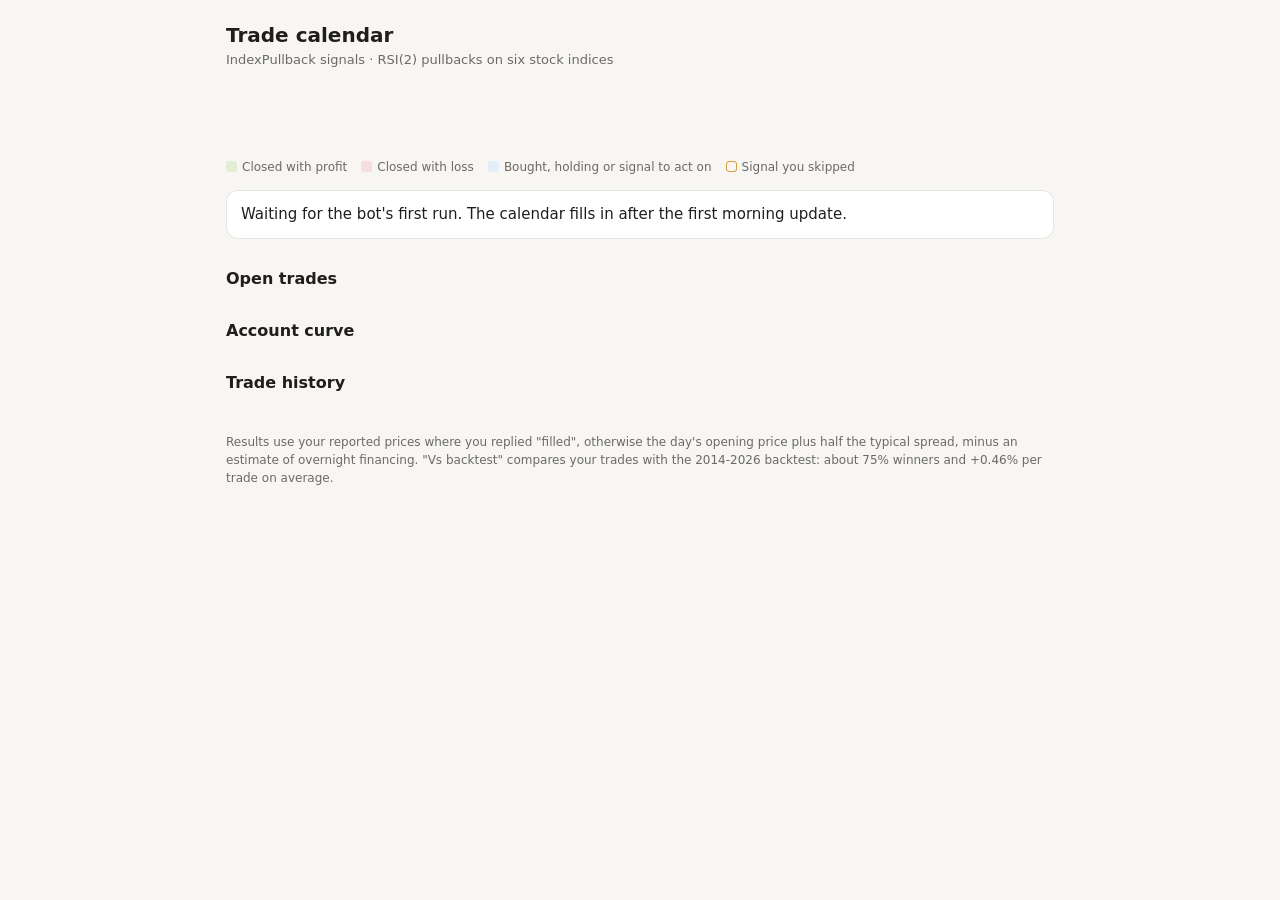
==== docs/index.html @ 4f11a283 "Signal bot: add daily index signals, calendar page and price history Telegram bot for the RSI(2) ind" ====
<!doctype html>
<html lang="en">
<head>
<meta charset="utf-8">
<meta name="viewport" content="width=device-width, initial-scale=1">
<title>Trade calendar</title>
<style>
:root{
  --bg:#f7f6f2;--card:#ffffff;--sub:#efede6;--text:#1f1e1b;--muted:#6b6a64;--line:rgba(0,0,0,.1);--line2:rgba(0,0,0,.18);
  --up:#2f6b12;--up-bg:#e3efd5;--down:#a32d2d;--down-bg:#f7dede;--open:#185fa5;--open-bg:#e2eefa;--warn:#854f0b;--warn-line:#d99a3c;
  --accent:#185fa5;
}
@media (prefers-color-scheme:dark){:root{
  --bg:#171715;--card:#21211e;--sub:#2a2a27;--text:#ecebe6;--muted:#a3a29b;--line:rgba(255,255,255,.1);--line2:rgba(255,255,255,.2);
  --up:#a4d27a;--up-bg:#26391a;--down:#f09595;--down-bg:#4a1f1f;--open:#85b7eb;--open-bg:#163049;--warn:#efb35a;--warn-line:#b9822c;
  --accent:#85b7eb;
}}
*{box-sizing:border-box}
body{margin:0;background:var(--bg);color:var(--text);font:15px/1.5 system-ui,-apple-system,"Segoe UI",Roboto,sans-serif}
main{max-width:860px;margin:0 auto;padding:20px 16px 48px}
h1{font-size:20px;font-weight:600;margin:0}
h2{font-size:16px;font-weight:600;margin:28px 0 10px}
.muted{color:var(--muted)}
.cards{display:grid;grid-template-columns:repeat(auto-fit,minmax(140px,1fr));gap:10px;margin:16px 0}
.card{background:var(--sub);border-radius:10px;padding:10px 12px}
.card .k{font-size:12px;color:var(--muted)}
.card .v{font-size:20px;font-weight:600}
.up{color:var(--up)}.down{color:var(--down)}
.bar{display:flex;align-items:center;justify-content:space-between;gap:10px;margin:8px 0 10px}
button{font:inherit;color:var(--text);background:var(--card);border:1px solid var(--line2);border-radius:8px;padding:6px 12px;cursor:pointer}
button:hover{background:var(--sub)}
.cal{display:grid;grid-template-columns:repeat(5,minmax(0,1fr)) minmax(0,.85fr);gap:6px}
.hd{font-size:12px;color:var(--muted);padding:0 4px}
.day{min-height:84px;text-align:left;padding:6px 7px;border:1px solid var(--line);border-radius:8px;background:var(--card);display:flex;flex-direction:column;gap:2px;overflow:hidden}
.day.out{opacity:.35;cursor:default}
.day.sel{outline:2px solid var(--accent);outline-offset:-1px}
.day.today .n{color:var(--accent);font-weight:700}
.day .n{font-size:12px;color:var(--muted)}
.day .p{font-size:15px;font-weight:600}
.tag{font-size:11px;line-height:1.3;border:1px solid var(--line);border-radius:5px;padding:0 5px;white-space:nowrap;overflow:hidden;text-overflow:ellipsis;max-width:100%}
.wk{min-height:84px;border-radius:8px;background:var(--sub);padding:6px 7px;font-size:12px;color:var(--muted)}
.wk .p{font-size:15px;font-weight:600}
.legend{display:flex;flex-wrap:wrap;gap:14px;font-size:12px;color:var(--muted);margin-top:10px}
.sw{display:inline-block;width:11px;height:11px;border-radius:3px;vertical-align:-1px;margin-right:5px}
.panel{background:var(--card);border:1px solid var(--line);border-radius:12px;padding:12px 14px;margin-top:14px}
.item{padding:8px 0;border-top:1px solid var(--line)}
.item:first-of-type{border-top:0}
.tbl{overflow-x:auto}
table{border-collapse:collapse;width:100%;font-size:13px}
th,td{padding:7px 8px;border-bottom:1px solid var(--line);text-align:right;white-space:nowrap}
th:first-child,td:first-child{text-align:left}
th{color:var(--muted);font-weight:500}
svg text{fill:var(--muted);font-size:11px}
@media (max-width:560px){
  .day,.wk{min-height:62px;padding:4px 5px}
  .day .tag{display:none}
  .day .dots{display:flex}
  .day .p,.wk .p{font-size:12px}
}
.dots{display:none;gap:3px;flex-wrap:wrap}
.dot{width:7px;height:7px;border-radius:50%}
</style>
</head>
<body>
<main>
  <div class="bar" style="margin:0">
    <h1>Trade calendar</h1>
    <span class="muted" id="updated" style="font-size:12px"></span>
  </div>
  <div class="muted" style="font-size:13px">IndexPullback signals · RSI(2) pullbacks on six stock indices</div>

  <div class="cards" id="cards"></div>

  <div class="bar">
    <button id="prev" aria-label="Previous month">‹</button>
    <div style="text-align:center">
      <div id="month" style="font-weight:600;font-size:17px"></div>
      <div id="monthsum" class="muted" style="font-size:12px"></div>
    </div>
    <button id="next" aria-label="Next month">›</button>
  </div>
  <div class="cal" id="cal"></div>
  <div class="legend">
    <span><span class="sw" style="background:var(--up-bg)"></span>Closed with profit</span>
    <span><span class="sw" style="background:var(--down-bg)"></span>Closed with loss</span>
    <span><span class="sw" style="background:var(--open-bg)"></span>Bought, holding or signal to act on</span>
    <span><span class="sw" style="border:1.5px solid var(--warn-line)"></span>Signal you skipped</span>
  </div>
  <div class="panel" id="detail"></div>

  <h2>Open trades</h2>
  <div id="open"></div>

  <h2>Account curve</h2>
  <div id="curve"></div>

  <h2>Trade history</h2>
  <div class="tbl" id="history"></div>

  <p class="muted" style="font-size:12px;margin-top:28px">
    Results use your reported prices where you replied "filled", otherwise the day's opening price plus half the
    typical spread, minus an estimate of overnight financing. "Vs backtest" compares your trades with the
    2014-2026 backtest: about 75% winners and +0.46% per trade on average.
  </p>
</main>
<script src="data.js"></script>
<script>
(function(){
const T = window.TRACKER;
const $ = id => document.getElementById(id);
const el = (tag, attrs, text) => { const e = document.createElement(tag); Object.assign(e, attrs || {}); if (text != null) e.textContent = text; return e; };
const money = v => (v >= 0 ? "+" : "-") + "$" + Math.abs(v).toLocaleString(undefined, {maximumFractionDigits: 0});
const pct = v => (v >= 0 ? "+" : "") + v.toFixed(2) + "%";
const iso = d => d.getFullYear() + "-" + String(d.getMonth() + 1).padStart(2, "0") + "-" + String(d.getDate()).padStart(2, "0");
const MONTHS = ["January","February","March","April","May","June","July","August","September","October","November","December"];

if (!T || !T.start_date) {
  $("detail").textContent = "Waiting for the bot's first run. The calendar fills in after the first morning update.";
  ["prev","next"].forEach(id => $(id).style.visibility = "hidden");
  return;
}
$("updated").textContent = "Updated " + T.generated;

const m = T.mine;
const cards = [
  ["Balance", "$" + T.equity.toLocaleString(undefined, {maximumFractionDigits: 0}), ""],
  ["Total result", money(m.total), m.total >= 0 ? "up" : "down"],
  ["Trades", m.n + " (" + m.wins + " wins)", ""],
  ["Win rate", m.n ? m.win_rate.toFixed(0) + "%" : "–", ""],
  ["Average trade", m.n ? pct(m.avg_ret) : "–", m.avg_ret >= 0 ? "up" : "down"],
  ["Vs backtest", T.verdict, ""],
];
cards.forEach(([k, v, c]) => {
  const d = el("div", {className: "card"});
  d.append(el("div", {className: "k"}, k), el("div", {className: "v " + c, style: k === "Vs backtest" ? "font-size:14px;font-weight:600" : ""}, v));
  $("cards").append(d);
});

const KIND = {
  buy: ["Buy", "var(--open)"], hold: ["Hold", "var(--muted)"], sell: ["Sell", "var(--text)"], stop: ["Stop", "var(--down)"],
  missed: ["Skipped", "var(--warn)"], note: ["Note", "var(--muted)"], "buy-next": ["Buy signal", "var(--open)"], "sell-next": ["Sell signal", "var(--open)"],
};
const start = new Date(T.start_date + "T00:00:00");
const today = new Date();
let view = new Date(today.getFullYear(), today.getMonth(), 1);
const first = new Date(start.getFullYear(), start.getMonth(), 1);
let selected = null;

function render() {
  const cal = $("cal");
  cal.replaceChildren();
  ["Mon","Tue","Wed","Thu","Fri","Week"].forEach(h => cal.append(el("div", {className: "hd"}, h)));
  $("month").textContent = MONTHS[view.getMonth()] + " " + view.getFullYear();
  $("prev").disabled = view <= first;
  $("next").disabled = view.getFullYear() === today.getFullYear() && view.getMonth() === today.getMonth();

  const d = new Date(view);
  while (d.getDay() === 0 || d.getDay() === 6) d.setDate(d.getDate() + 1);  // first weekday of the month
  d.setDate(d.getDate() - ((d.getDay() + 6) % 7));                           // back to its Monday
  let monthPnl = 0, closed = 0, wins = 0;
  while (true) {
    let week = 0;
    for (let k = 0; k < 5; k++) {
      const day = new Date(d); day.setDate(d.getDate() + k);
      const key = iso(day), inMonth = day.getMonth() === view.getMonth(), info = T.days[key];
      const b = el("button", {className: "day" + (inMonth ? "" : " out") + (key === iso(today) ? " today" : "") + (key === selected ? " sel" : "")});
      b.setAttribute("aria-label", key);
      b.append(el("span", {className: "n"}, String(day.getDate())));
      if (info && inMonth) {
        const kinds = info.items.map(i => i.kind);
        if (info.pnl > 0) b.style.background = "var(--up-bg)";
        else if (info.pnl < 0) b.style.background = "var(--down-bg)";
        else if (kinds.some(k => k !== "note" && k !== "missed")) b.style.background = "var(--open-bg)";
        if (kinds.includes("missed")) b.style.border = "1.5px solid var(--warn-line)";
        if (info.pnl) b.append(el("span", {className: "p " + (info.pnl > 0 ? "up" : "down")}, money(info.pnl)));
        const dots = el("span", {className: "dots"});
        info.items.slice(0, 3).forEach(i => {
          const [label, color] = KIND[i.kind] || [i.kind, "var(--muted)"];
          const t = el("span", {className: "tag"}, label + (i.name ? " " + i.name : ""));
          t.style.color = color; b.append(t);
          const dot = el("span", {className: "dot"}); dot.style.background = color; dots.append(dot);
        });
        if (info.items.length > 3) b.append(el("span", {className: "tag"}, "+" + (info.items.length - 3) + " more"));
        b.append(dots);
        week += info.pnl; monthPnl += info.pnl;
        info.items.forEach(i => { if ((i.kind === "sell" || i.kind === "stop") && i.pnl != null) { closed++; if (i.pnl > 0) wins++; } });
      }
      if (inMonth) b.onclick = () => { selected = key; render(); show(key); };
      else b.disabled = true;
      cal.append(b);
    }
    const w = el("div", {className: "wk"});
    w.append(el("div", null, "Week"), el("div", {className: "p " + (week > 0 ? "up" : week < 0 ? "down" : "")}, week ? money(week) : "$0"));
    cal.append(w);
    d.setDate(d.getDate() + 7);
    if (d.getMonth() !== view.getMonth() && d > view) break;
  }
  $("monthsum").textContent = (closed ? closed + " closed · " + wins + " won · " : "No closed trades · ") + money(monthPnl) + " this month";
}

function show(key) {
  const box = $("detail"), info = T.days[key];
  box.replaceChildren();
  const date = new Date(key + "T00:00:00");
  box.append(el("div", {style: "font-weight:600;margin-bottom:4px"}, date.toDateString() + (info && info.pnl ? " · " + money(info.pnl) : "")));
  if (!info) { box.append(el("div", {className: "muted"}, "No signal. Nothing to do.")); return; }
  info.items.forEach(i => {
    const [label, color] = KIND[i.kind] || [i.kind, "var(--muted)"];
    const row = el("div", {className: "item"});
    const head = el("div");
    const t = el("span", {style: "font-weight:600"}, label + (i.name ? " " + i.name : "")); t.style.color = color;
    head.append(t);
    if (i.ret != null) head.append(el("span", {className: i.ret >= 0 ? "up" : "down"}, "  " + pct(i.ret) + (i.pnl != null ? " · " + money(i.pnl) : "")));
    row.append(head, el("div", {className: "muted", style: "font-size:13px"}, i.text));
    box.append(row);
  });
}

$("prev").onclick = () => { view = new Date(view.getFullYear(), view.getMonth() - 1, 1); render(); };
$("next").onclick = () => { view = new Date(view.getFullYear(), view.getMonth() + 1, 1); render(); };
render();
const latest = Object.keys(T.days).filter(k => k <= iso(today)).sort().pop();
if (latest && latest.slice(0, 7) === iso(view).slice(0, 7)) { selected = latest; render(); show(latest); }
else $("detail").append(el("div", {className: "muted"}, "Tap a day to see what happened."));

if (T.open.length) {
  const tb = el("table"); const tr = el("tr");
  ["Index","Bought","Entry","Last close","So far","Stop"].forEach(h => tr.append(el("th", null, h))); tb.append(tr);
  T.open.forEach(p => {
    const r = el("tr");
    [p.name + (p.taken ? "" : " (skipped)"), p.entry_date, p.entry.toFixed(2), p.last.toFixed(2)].forEach(v => r.append(el("td", null, v)));
    r.append(el("td", {className: p.ret >= 0 ? "up" : "down"}, pct(p.ret)), el("td", null, p.stop.toFixed(2)));
    tb.append(r);
  });
  $("open").append(el("div", {className: "tbl"}).appendChild(tb).parentNode);
} else $("open").append(el("div", {className: "muted"}, "No open trades."));

const pts = [[T.start_date, T.start_equity]].concat(T.curve);
if (pts.length > 1) {
  // Drawn at the real width so the labels stay readable on phones
  const W = Math.max(280, $("curve").clientWidth || 800), H = 200, L = 56, R = 10, Tp = 10, B = 24;
  const xs = pts.map(p => new Date(p[0]).getTime()), ys = pts.map(p => p[1]);
  const x0 = Math.min(...xs), x1 = Math.max(...xs) || x0 + 1, y0 = Math.min(...ys), y1 = Math.max(...ys);
  const pad = (y1 - y0) * 0.1 || 50;
  const X = t => L + (t - x0) / ((x1 - x0) || 1) * (W - L - R), Y = v => Tp + (1 - (v - (y0 - pad)) / ((y1 - y0) + 2 * pad)) * (H - Tp - B);
  const ns = "http://www.w3.org/2000/svg", svg = document.createElementNS(ns, "svg");
  svg.setAttribute("viewBox", `0 0 ${W} ${H}`); svg.setAttribute("width", W); svg.setAttribute("height", H); svg.setAttribute("role", "img");
  svg.setAttribute("aria-label", "Account balance after each closed trade");
  for (const v of [y0 - pad, (y0 + y1) / 2, y1 + pad]) {
    const ln = document.createElementNS(ns, "line"); Object.entries({x1: L, x2: W - R, y1: Y(v), y2: Y(v), stroke: "currentColor", "stroke-opacity": .12}).forEach(([k, a]) => ln.setAttribute(k, a)); svg.append(ln);
    const tx = document.createElementNS(ns, "text"); tx.setAttribute("x", L - 6); tx.setAttribute("y", Y(v) + 4); tx.setAttribute("text-anchor", "end"); tx.textContent = "$" + Math.round(v).toLocaleString(); svg.append(tx);
  }
  const path = document.createElementNS(ns, "polyline");
  path.setAttribute("points", pts.map((p, i) => X(xs[i]) + "," + Y(p[1])).join(" "));
  Object.entries({fill: "none", stroke: "var(--accent)", "stroke-width": 2}).forEach(([k, a]) => path.setAttribute(k, a));
  svg.append(path);
  $("curve").append(svg);
} else $("curve").append(el("div", {className: "muted"}, "The curve builds as trades close."));

if (T.trades.length) {
  const tb = el("table"); const tr = el("tr");
  ["Index","Bought","Sold","Entry","Exit","Result","P/L","Days","Exit"].forEach(h => tr.append(el("th", null, h))); tb.append(tr);
  T.trades.forEach(t => {
    const r = el("tr");
    r.append(el("td", null, t.name + (t.taken ? "" : " (skipped)")), el("td", null, t.entry_date), el("td", null, t.exit_date),
      el("td", null, t.entry.toFixed(2)), el("td", null, t.exit.toFixed(2)),
      el("td", {className: t.ret >= 0 ? "up" : "down"}, pct(t.ret)),
      el("td", {className: t.pnl >= 0 ? "up" : "down"}, t.taken ? money(t.pnl) : "–"),
      el("td", null, String(t.days)), el("td", null, t.reason === "stop" ? "stop" : "5-day avg"));
    tb.append(r);
  });
  $("history").append(tb);
} else $("history").append(el("div", {className: "muted"}, "No closed trades yet."));
})();
</script>
</body>
</html>
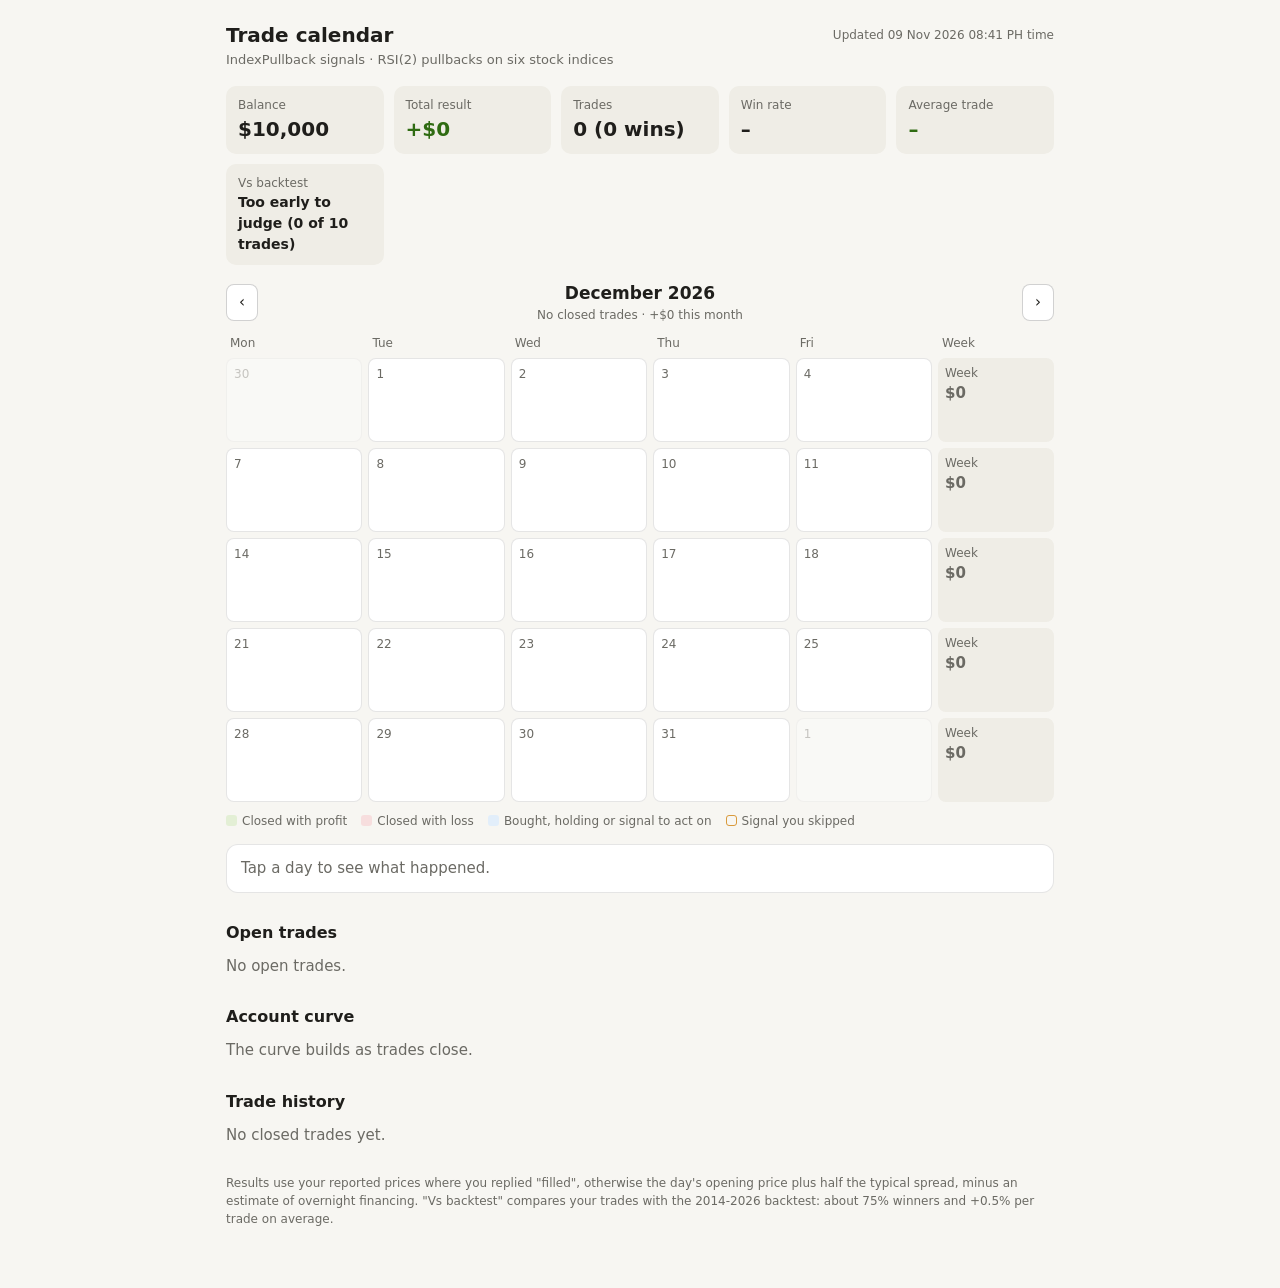
==== commit 74ab4012: "Signal bot: exit when the 2-day RSI closes above 70 The RSI > 70 exit was picked on 2014-2020 data a" ====
--- a/docs/index.html
+++ b/docs/index.html
@@ -100,7 +100,7 @@
   <p class="muted" style="font-size:12px;margin-top:28px">
     Results use your reported prices where you replied "filled", otherwise the day's opening price plus half the
     typical spread, minus an estimate of overnight financing. "Vs backtest" compares your trades with the
-    2014-2026 backtest: about 75% winners and +0.46% per trade on average.
+    2014-2026 backtest: about 75% winners and +0.5% per trade on average.
   </p>
 </main>
 <script src="data.js"></script>
@@ -266,7 +266,7 @@
       el("td", null, t.entry.toFixed(2)), el("td", null, t.exit.toFixed(2)),
       el("td", {className: t.ret >= 0 ? "up" : "down"}, pct(t.ret)),
       el("td", {className: t.pnl >= 0 ? "up" : "down"}, t.taken ? money(t.pnl) : "–"),
-      el("td", null, String(t.days)), el("td", null, t.reason === "stop" ? "stop" : "5-day avg"));
+      el("td", null, String(t.days)), el("td", null, t.reason === "stop" ? "stop loss" : "sell signal"));
     tb.append(r);
   });
   $("history").append(tb);
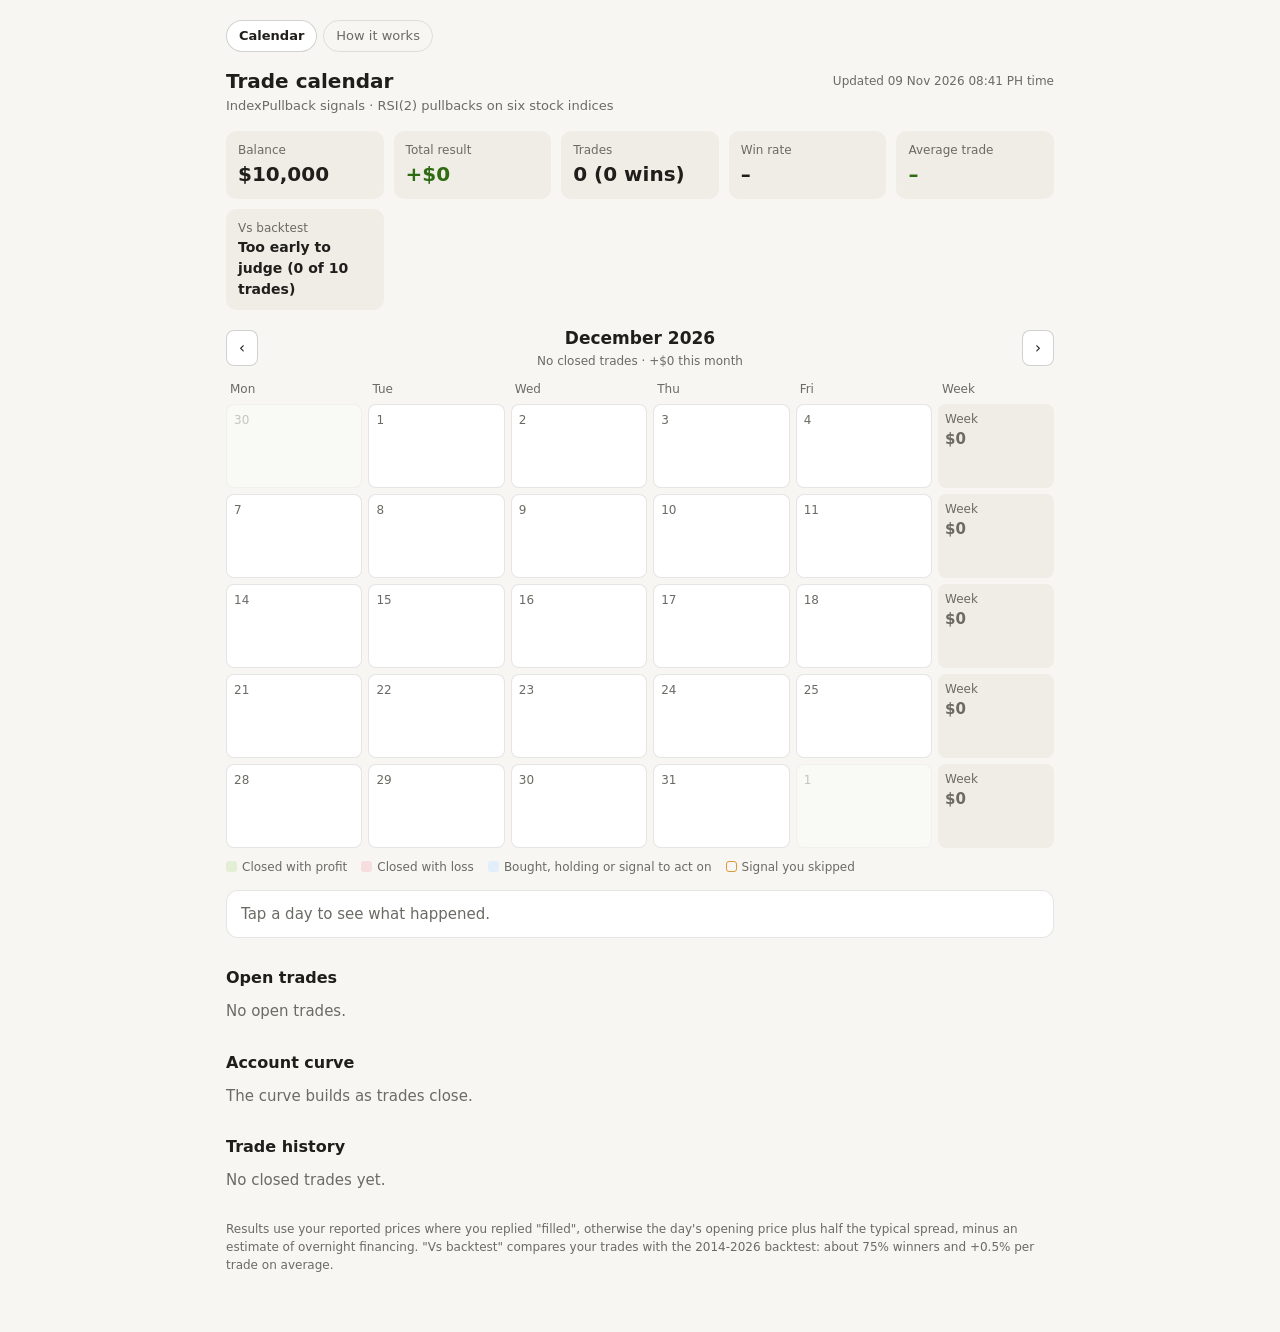
==== commit 13d8b02c: "Signal bot: add How it works page with a live market watch The site gets a second page explaining th" ====
--- a/docs/index.html
+++ b/docs/index.html
@@ -4,31 +4,9 @@
 <meta charset="utf-8">
 <meta name="viewport" content="width=device-width, initial-scale=1">
 <title>Trade calendar</title>
+<link rel="stylesheet" href="style.css">
 <style>
-:root{
-  --bg:#f7f6f2;--card:#ffffff;--sub:#efede6;--text:#1f1e1b;--muted:#6b6a64;--line:rgba(0,0,0,.1);--line2:rgba(0,0,0,.18);
-  --up:#2f6b12;--up-bg:#e3efd5;--down:#a32d2d;--down-bg:#f7dede;--open:#185fa5;--open-bg:#e2eefa;--warn:#854f0b;--warn-line:#d99a3c;
-  --accent:#185fa5;
-}
-@media (prefers-color-scheme:dark){:root{
-  --bg:#171715;--card:#21211e;--sub:#2a2a27;--text:#ecebe6;--muted:#a3a29b;--line:rgba(255,255,255,.1);--line2:rgba(255,255,255,.2);
-  --up:#a4d27a;--up-bg:#26391a;--down:#f09595;--down-bg:#4a1f1f;--open:#85b7eb;--open-bg:#163049;--warn:#efb35a;--warn-line:#b9822c;
-  --accent:#85b7eb;
-}}
-*{box-sizing:border-box}
-body{margin:0;background:var(--bg);color:var(--text);font:15px/1.5 system-ui,-apple-system,"Segoe UI",Roboto,sans-serif}
-main{max-width:860px;margin:0 auto;padding:20px 16px 48px}
-h1{font-size:20px;font-weight:600;margin:0}
-h2{font-size:16px;font-weight:600;margin:28px 0 10px}
-.muted{color:var(--muted)}
-.cards{display:grid;grid-template-columns:repeat(auto-fit,minmax(140px,1fr));gap:10px;margin:16px 0}
-.card{background:var(--sub);border-radius:10px;padding:10px 12px}
-.card .k{font-size:12px;color:var(--muted)}
-.card .v{font-size:20px;font-weight:600}
-.up{color:var(--up)}.down{color:var(--down)}
 .bar{display:flex;align-items:center;justify-content:space-between;gap:10px;margin:8px 0 10px}
-button{font:inherit;color:var(--text);background:var(--card);border:1px solid var(--line2);border-radius:8px;padding:6px 12px;cursor:pointer}
-button:hover{background:var(--sub)}
 .cal{display:grid;grid-template-columns:repeat(5,minmax(0,1fr)) minmax(0,.85fr);gap:6px}
 .hd{font-size:12px;color:var(--muted);padding:0 4px}
 .day{min-height:84px;text-align:left;padding:6px 7px;border:1px solid var(--line);border-radius:8px;background:var(--card);display:flex;flex-direction:column;gap:2px;overflow:hidden}
@@ -42,14 +20,8 @@
 .wk .p{font-size:15px;font-weight:600}
 .legend{display:flex;flex-wrap:wrap;gap:14px;font-size:12px;color:var(--muted);margin-top:10px}
 .sw{display:inline-block;width:11px;height:11px;border-radius:3px;vertical-align:-1px;margin-right:5px}
-.panel{background:var(--card);border:1px solid var(--line);border-radius:12px;padding:12px 14px;margin-top:14px}
 .item{padding:8px 0;border-top:1px solid var(--line)}
 .item:first-of-type{border-top:0}
-.tbl{overflow-x:auto}
-table{border-collapse:collapse;width:100%;font-size:13px}
-th,td{padding:7px 8px;border-bottom:1px solid var(--line);text-align:right;white-space:nowrap}
-th:first-child,td:first-child{text-align:left}
-th{color:var(--muted);font-weight:500}
 svg text{fill:var(--muted);font-size:11px}
 @media (max-width:560px){
   .day,.wk{min-height:62px;padding:4px 5px}
@@ -63,6 +35,7 @@
 </head>
 <body>
 <main>
+  <nav class="nav" aria-label="Pages"><a href="index.html" aria-current="page">Calendar</a><a href="guide.html">How it works</a></nav>
   <div class="bar" style="margin:0">
     <h1>Trade calendar</h1>
     <span class="muted" id="updated" style="font-size:12px"></span>
--- a/docs/style.css
+++ b/docs/style.css
@@ -0,0 +1,36 @@
+/* Shared look for the trade calendar and the How it works page */
+:root{
+  --bg:#f7f6f2;--card:#ffffff;--sub:#efede6;--text:#1f1e1b;--muted:#6b6a64;--line:rgba(0,0,0,.1);--line2:rgba(0,0,0,.18);
+  --up:#2f6b12;--up-bg:#e3efd5;--down:#a32d2d;--down-bg:#f7dede;--open:#185fa5;--open-bg:#e2eefa;--warn:#854f0b;--warn-line:#d99a3c;
+  --accent:#185fa5;
+}
+@media (prefers-color-scheme:dark){:root{
+  --bg:#171715;--card:#21211e;--sub:#2a2a27;--text:#ecebe6;--muted:#a3a29b;--line:rgba(255,255,255,.1);--line2:rgba(255,255,255,.2);
+  --up:#a4d27a;--up-bg:#26391a;--down:#f09595;--down-bg:#4a1f1f;--open:#85b7eb;--open-bg:#163049;--warn:#efb35a;--warn-line:#b9822c;
+  --accent:#85b7eb;
+}}
+*{box-sizing:border-box}
+body{margin:0;background:var(--bg);color:var(--text);font:15px/1.5 system-ui,-apple-system,"Segoe UI",Roboto,sans-serif}
+main{max-width:860px;margin:0 auto;padding:20px 16px 48px}
+h1{font-size:20px;font-weight:600;margin:0}
+h2{font-size:16px;font-weight:600;margin:28px 0 10px}
+h3{font-size:15px;font-weight:600;margin:0 0 4px}
+p{margin:0 0 10px}
+.muted{color:var(--muted)}
+.cards{display:grid;grid-template-columns:repeat(auto-fit,minmax(140px,1fr));gap:10px;margin:16px 0}
+.card{background:var(--sub);border-radius:10px;padding:10px 12px}
+.card .k{font-size:12px;color:var(--muted)}
+.card .v{font-size:20px;font-weight:600}
+.up{color:var(--up)}.down{color:var(--down)}
+button{font:inherit;color:var(--text);background:var(--card);border:1px solid var(--line2);border-radius:8px;padding:6px 12px;cursor:pointer}
+button:hover{background:var(--sub)}
+.panel{background:var(--card);border:1px solid var(--line);border-radius:12px;padding:12px 14px;margin-top:14px}
+.tbl{overflow-x:auto}
+table{border-collapse:collapse;width:100%;font-size:13px}
+th,td{padding:7px 8px;border-bottom:1px solid var(--line);text-align:right;white-space:nowrap}
+th:first-child,td:first-child{text-align:left}
+th{color:var(--muted);font-weight:500}
+.nav{display:flex;gap:6px;margin:0 0 14px}
+.nav a{font-size:13px;color:var(--muted);text-decoration:none;padding:5px 12px;border:1px solid var(--line);border-radius:999px}
+.nav a:hover{border-color:var(--line2);color:var(--text)}
+.nav a[aria-current="page"]{color:var(--text);border-color:var(--line2);background:var(--card);font-weight:600}
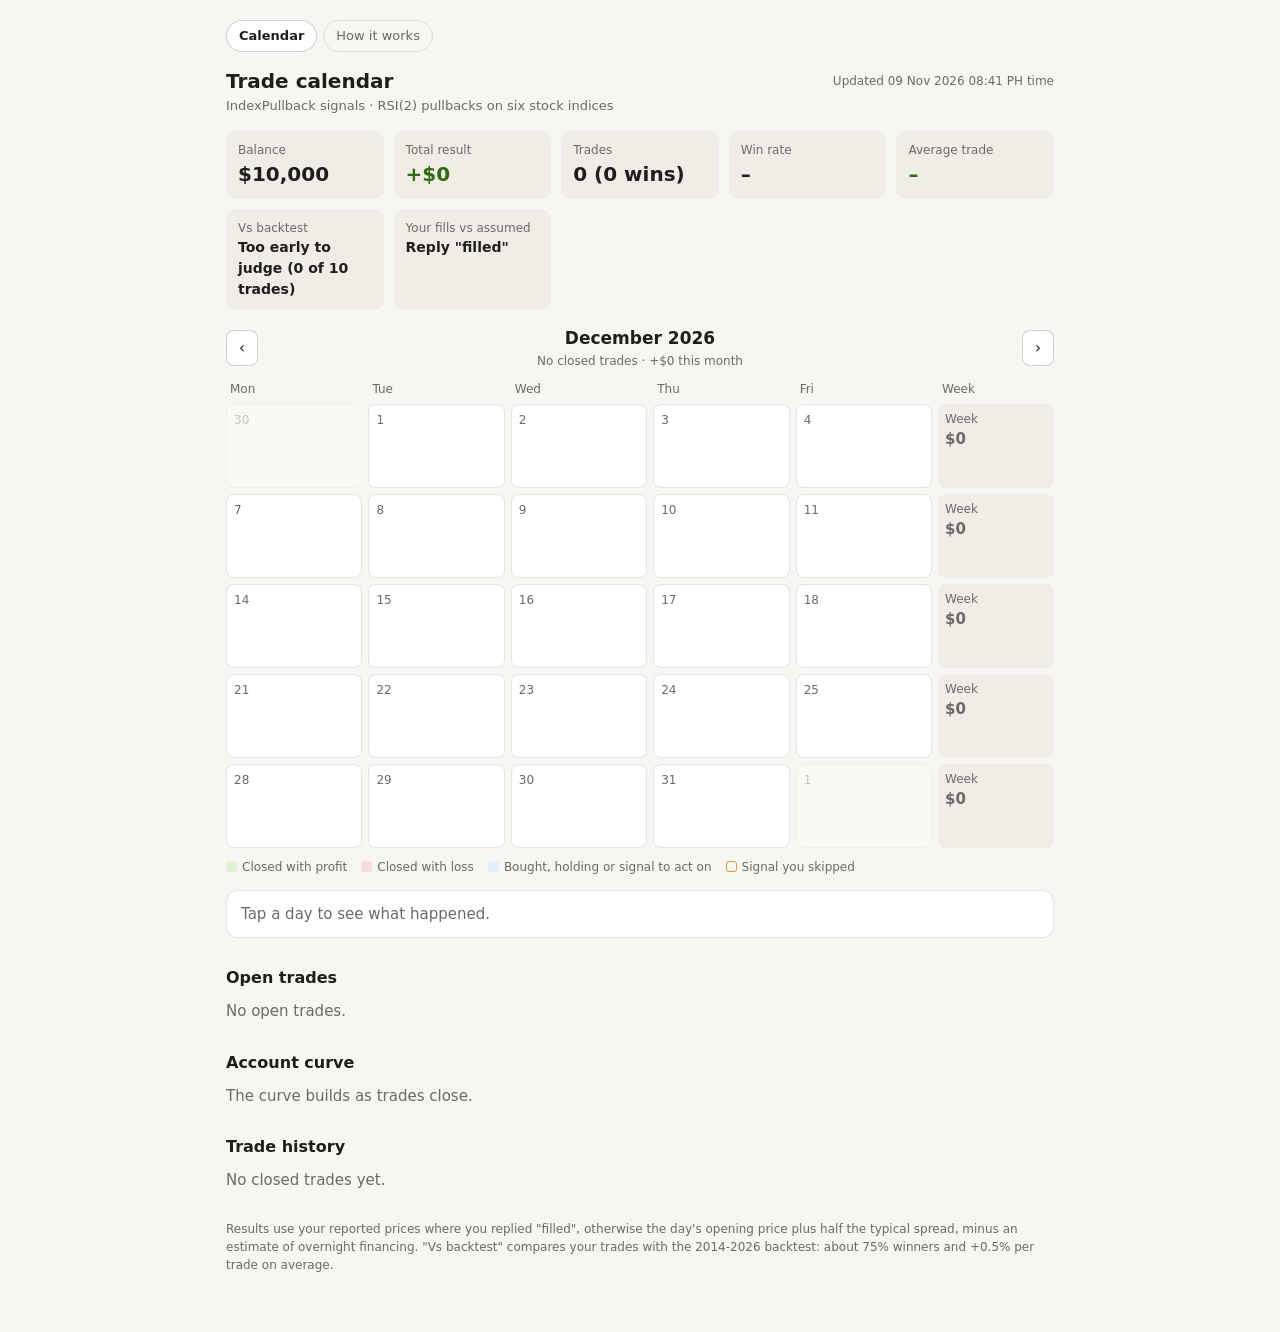
==== commit 47400d4a: "Signal bot: add failure alerts, reminders, exact lots and fill tracking Reliability: a Telegram aler" ====
--- a/docs/index.html
+++ b/docs/index.html
@@ -102,10 +102,13 @@
   ["Win rate", m.n ? m.win_rate.toFixed(0) + "%" : "–", ""],
   ["Average trade", m.n ? pct(m.avg_ret) : "–", m.avg_ret >= 0 ? "up" : "down"],
   ["Vs backtest", T.verdict, ""],
+  ["Your fills vs assumed", T.fills && T.fills.n ? pct(-T.fills.cost) + " (" + T.fills.n + ")" : "Reply \"filled\"",
+   T.fills && T.fills.n ? (T.fills.cost <= 0 ? "up" : "down") : ""],
 ];
 cards.forEach(([k, v, c]) => {
   const d = el("div", {className: "card"});
-  d.append(el("div", {className: "k"}, k), el("div", {className: "v " + c, style: k === "Vs backtest" ? "font-size:14px;font-weight:600" : ""}, v));
+  const small = k === "Vs backtest" || v.startsWith("Reply");
+  d.append(el("div", {className: "k"}, k), el("div", {className: "v " + c, style: small ? "font-size:14px;font-weight:600" : ""}, v));
   $("cards").append(d);
 });
 
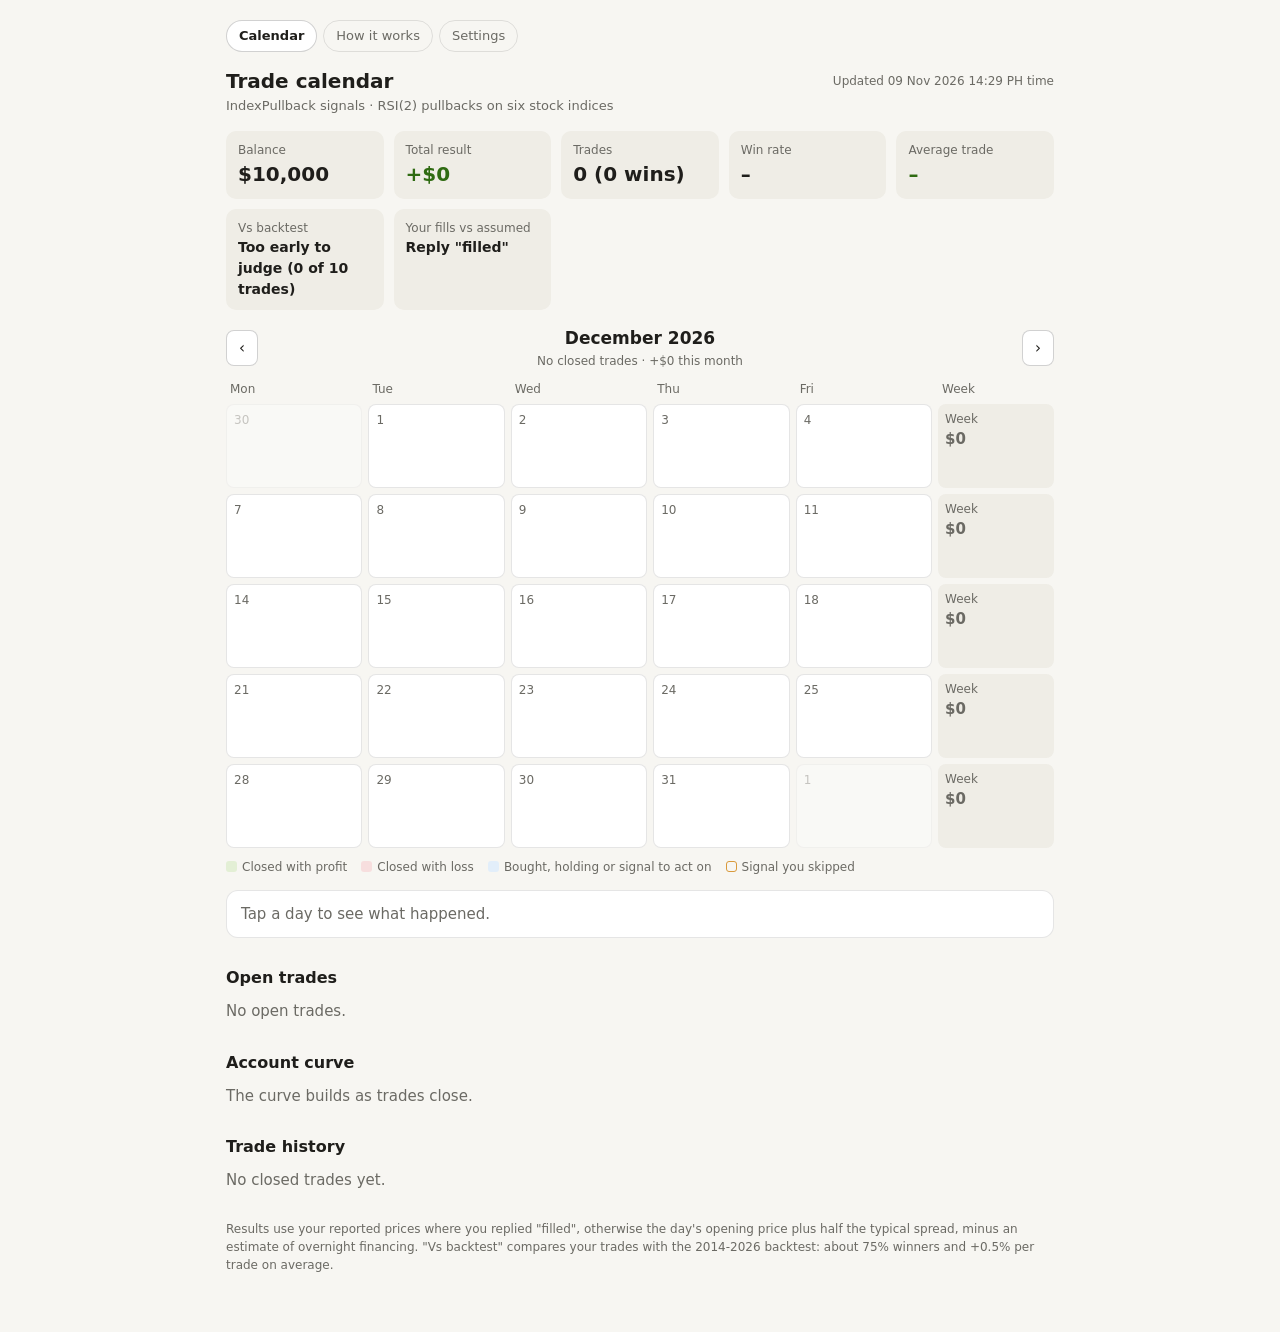
==== commit 1b7a4ff6: "Signal bot: add Settings page with a system check and config builder Each run now publishes a health" ====
--- a/docs/index.html
+++ b/docs/index.html
@@ -35,7 +35,7 @@
 </head>
 <body>
 <main>
-  <nav class="nav" aria-label="Pages"><a href="index.html" aria-current="page">Calendar</a><a href="guide.html">How it works</a></nav>
+  <nav class="nav" aria-label="Pages"><a href="index.html" aria-current="page">Calendar</a><a href="guide.html">How it works</a><a href="settings.html">Settings</a></nav>
   <div class="bar" style="margin:0">
     <h1>Trade calendar</h1>
     <span class="muted" id="updated" style="font-size:12px"></span>
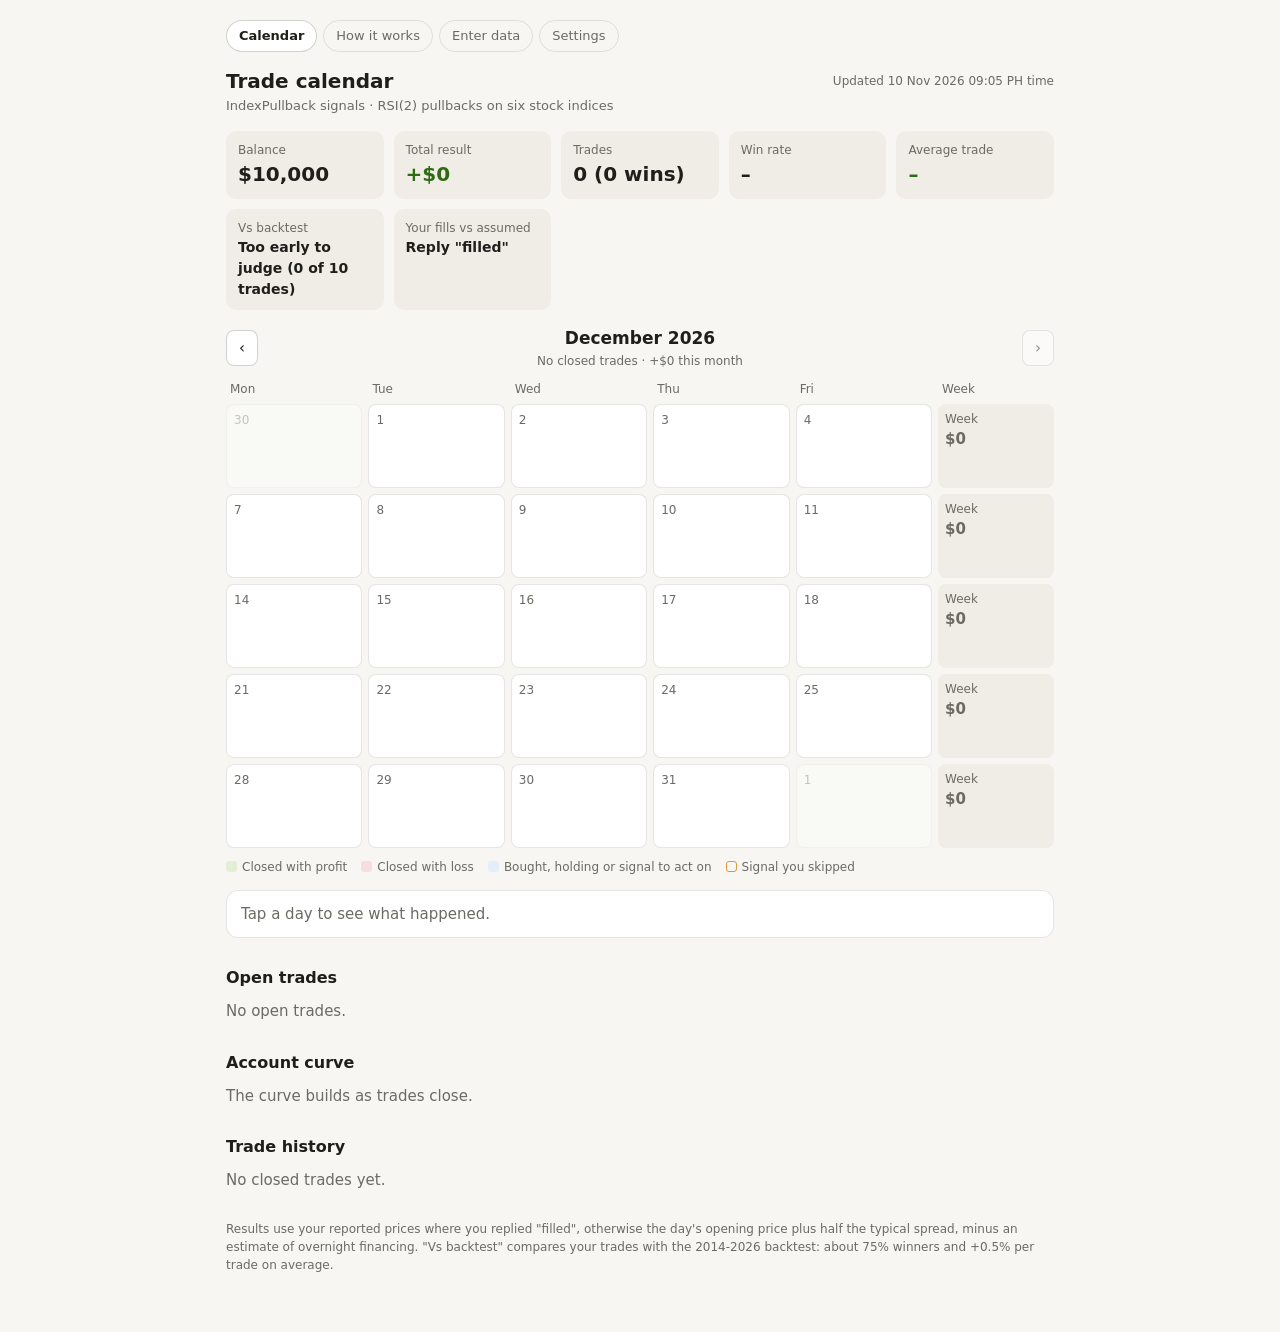
==== commit e5a54791: "Signal bot: add an Enter data page as a backup to Telegram The site can now send fills, skips, notes" ====
--- a/docs/index.html
+++ b/docs/index.html
@@ -35,7 +35,7 @@
 </head>
 <body>
 <main>
-  <nav class="nav" aria-label="Pages"><a href="index.html" aria-current="page">Calendar</a><a href="guide.html">How it works</a><a href="settings.html">Settings</a></nav>
+  <nav class="nav" aria-label="Pages"><a href="index.html" aria-current="page">Calendar</a><a href="guide.html">How it works</a><a href="input.html">Enter data</a><a href="settings.html">Settings</a></nav>
   <div class="bar" style="margin:0">
     <h1>Trade calendar</h1>
     <span class="muted" id="updated" style="font-size:12px"></span>
--- a/docs/style.css
+++ b/docs/style.css
@@ -30,7 +30,8 @@
 th,td{padding:7px 8px;border-bottom:1px solid var(--line);text-align:right;white-space:nowrap}
 th:first-child,td:first-child{text-align:left}
 th{color:var(--muted);font-weight:500}
-.nav{display:flex;gap:6px;margin:0 0 14px}
+.nav{display:flex;flex-wrap:wrap;gap:6px;margin:0 0 14px}
 .nav a{font-size:13px;color:var(--muted);text-decoration:none;padding:5px 12px;border:1px solid var(--line);border-radius:999px}
 .nav a:hover{border-color:var(--line2);color:var(--text)}
 .nav a[aria-current="page"]{color:var(--text);border-color:var(--line2);background:var(--card);font-weight:600}
+button:disabled{opacity:.5;cursor:not-allowed}
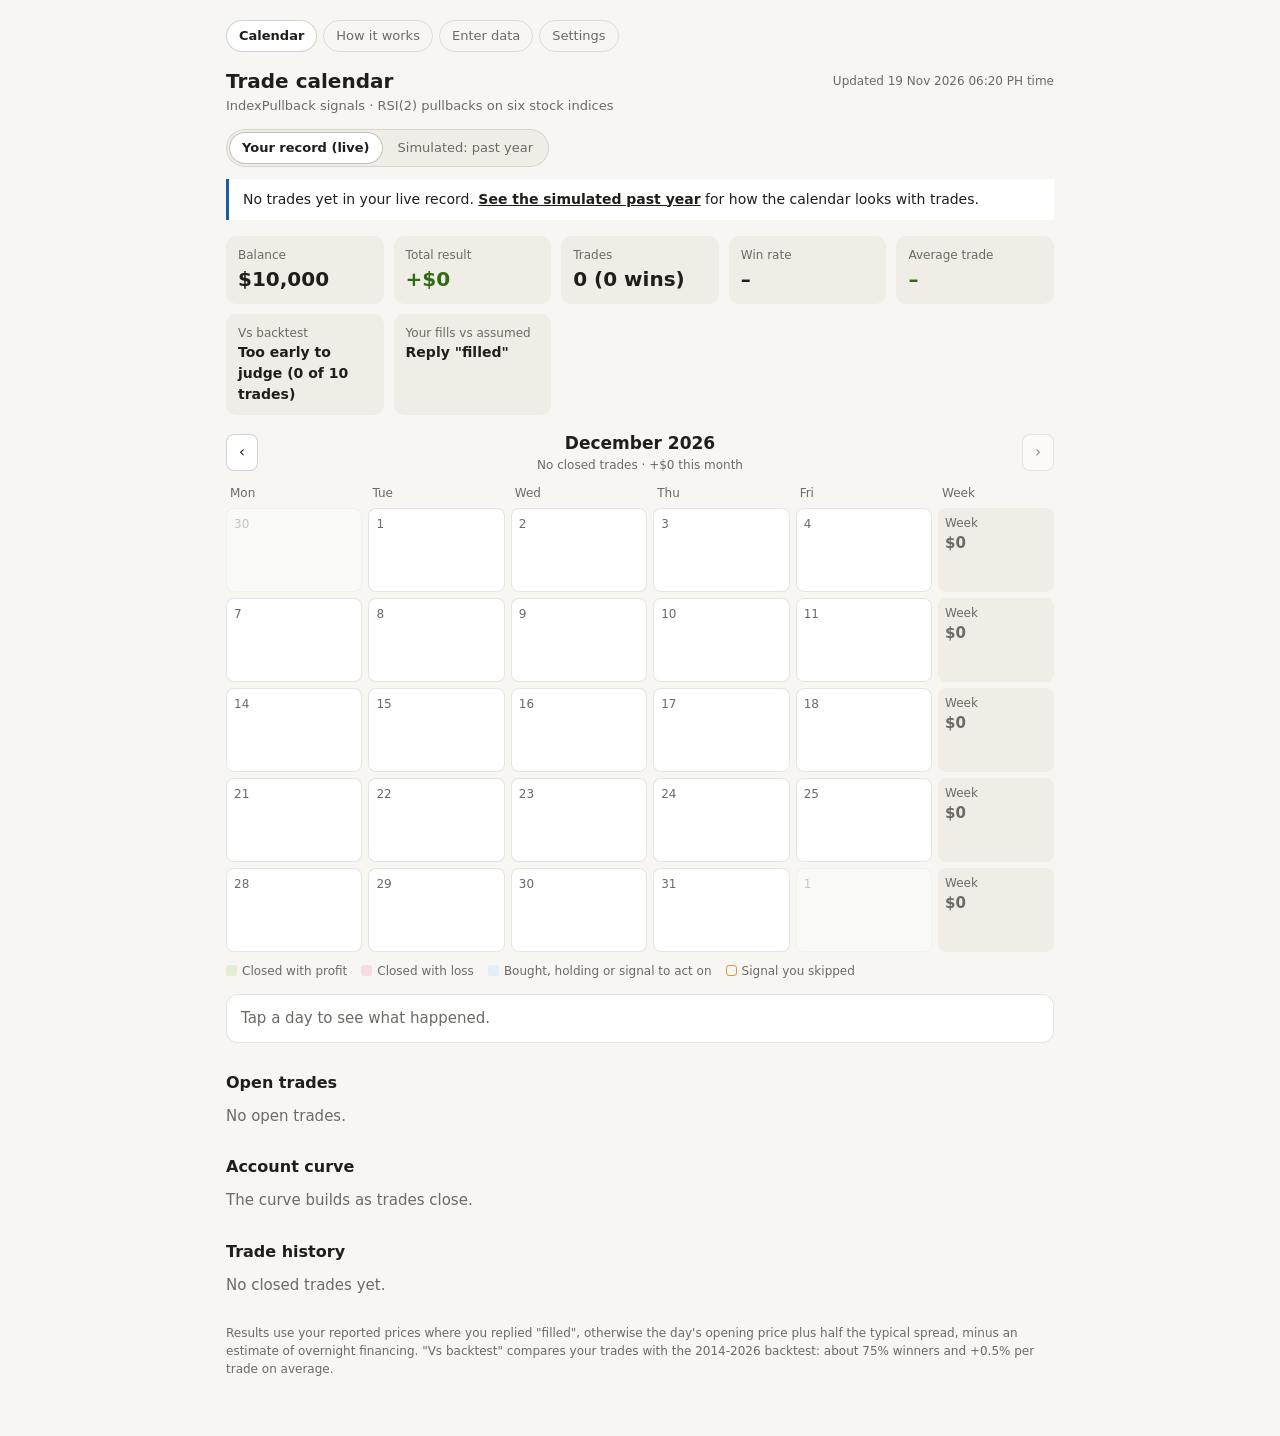
==== commit 6ac8474e: "Signal bot: show a simulated past year on the calendar The bot now replays its rules over the 12 mon" ====
--- a/docs/index.html
+++ b/docs/index.html
@@ -29,6 +29,10 @@
   .day .dots{display:flex}
   .day .p,.wk .p{font-size:12px}
 }
+.mode{display:inline-flex;gap:4px;padding:3px;border:1px solid var(--line);border-radius:999px;background:var(--sub);margin-top:14px}
+.mode button{border:0;border-radius:999px;background:transparent;font-size:13px;padding:5px 12px;color:var(--muted)}
+.mode button[aria-pressed="true"]{background:var(--card);color:var(--text);font-weight:600;box-shadow:0 0 0 1px var(--line2)}
+.banner{border-left:3px solid var(--open);background:var(--card);border-radius:0;padding:10px 14px;margin-top:12px;font-size:14px}
 .dots{display:none;gap:3px;flex-wrap:wrap}
 .dot{width:7px;height:7px;border-radius:50%}
 </style>
@@ -41,6 +45,12 @@
     <span class="muted" id="updated" style="font-size:12px"></span>
   </div>
   <div class="muted" style="font-size:13px">IndexPullback signals · RSI(2) pullbacks on six stock indices</div>
+
+  <div class="mode" id="mode" role="group" aria-label="Which results to show" hidden>
+    <button id="mode-live" aria-pressed="true">Your record (live)</button>
+    <button id="mode-sim" aria-pressed="false">Simulated: past year</button>
+  </div>
+  <div class="banner" id="banner" hidden></div>
 
   <div class="cards" id="cards"></div>
 
@@ -57,7 +67,7 @@
     <span><span class="sw" style="background:var(--up-bg)"></span>Closed with profit</span>
     <span><span class="sw" style="background:var(--down-bg)"></span>Closed with loss</span>
     <span><span class="sw" style="background:var(--open-bg)"></span>Bought, holding or signal to act on</span>
-    <span><span class="sw" style="border:1.5px solid var(--warn-line)"></span>Signal you skipped</span>
+    <span><span class="sw" style="border:1.5px solid var(--warn-line)"></span><span id="legend-skip">Signal you skipped</span></span>
   </div>
   <div class="panel" id="detail"></div>
 
@@ -70,57 +80,114 @@
   <h2>Trade history</h2>
   <div class="tbl" id="history"></div>
 
-  <p class="muted" style="font-size:12px;margin-top:28px">
-    Results use your reported prices where you replied "filled", otherwise the day's opening price plus half the
-    typical spread, minus an estimate of overnight financing. "Vs backtest" compares your trades with the
-    2014-2026 backtest: about 75% winners and +0.5% per trade on average.
-  </p>
+  <p class="muted" id="footnote" style="font-size:12px;margin-top:28px"></p>
 </main>
 <script src="data.js"></script>
+<script src="history.js"></script>
 <script>
 (function(){
-const T = window.TRACKER;
+const LIVE = window.TRACKER, SIM = window.HISTORY && window.HISTORY.start_date ? window.HISTORY : null;
 const $ = id => document.getElementById(id);
 const el = (tag, attrs, text) => { const e = document.createElement(tag); Object.assign(e, attrs || {}); if (text != null) e.textContent = text; return e; };
 const money = v => (v >= 0 ? "+" : "-") + "$" + Math.abs(v).toLocaleString(undefined, {maximumFractionDigits: 0});
 const pct = v => (v >= 0 ? "+" : "") + v.toFixed(2) + "%";
 const iso = d => d.getFullYear() + "-" + String(d.getMonth() + 1).padStart(2, "0") + "-" + String(d.getDate()).padStart(2, "0");
+const longDate = s => new Date(s + "T00:00:00").toLocaleDateString(undefined, {day: "numeric", month: "short", year: "numeric"});
 const MONTHS = ["January","February","March","April","May","June","July","August","September","October","November","December"];
-
-if (!T || !T.start_date) {
-  $("detail").textContent = "Waiting for the bot's first run. The calendar fills in after the first morning update.";
-  ["prev","next"].forEach(id => $(id).style.visibility = "hidden");
-  return;
-}
-$("updated").textContent = "Updated " + T.generated;
-
-const m = T.mine;
-const cards = [
-  ["Balance", "$" + T.equity.toLocaleString(undefined, {maximumFractionDigits: 0}), ""],
-  ["Total result", money(m.total), m.total >= 0 ? "up" : "down"],
-  ["Trades", m.n + " (" + m.wins + " wins)", ""],
-  ["Win rate", m.n ? m.win_rate.toFixed(0) + "%" : "–", ""],
-  ["Average trade", m.n ? pct(m.avg_ret) : "–", m.avg_ret >= 0 ? "up" : "down"],
-  ["Vs backtest", T.verdict, ""],
-  ["Your fills vs assumed", T.fills && T.fills.n ? pct(-T.fills.cost) + " (" + T.fills.n + ")" : "Reply \"filled\"",
-   T.fills && T.fills.n ? (T.fills.cost <= 0 ? "up" : "down") : ""],
-];
-cards.forEach(([k, v, c]) => {
-  const d = el("div", {className: "card"});
-  const small = k === "Vs backtest" || v.startsWith("Reply");
-  d.append(el("div", {className: "k"}, k), el("div", {className: "v " + c, style: small ? "font-size:14px;font-weight:600" : ""}, v));
-  $("cards").append(d);
-});
-
 const KIND = {
   buy: ["Buy", "var(--open)"], hold: ["Hold", "var(--muted)"], sell: ["Sell", "var(--text)"], stop: ["Stop", "var(--down)"],
   missed: ["Skipped", "var(--warn)"], note: ["Note", "var(--muted)"], "buy-next": ["Buy signal", "var(--open)"], "sell-next": ["Sell signal", "var(--open)"],
 };
-const start = new Date(T.start_date + "T00:00:00");
+const FOOT = {
+  live: "Results use your reported prices where you replied \"filled\", otherwise the day's opening price plus half the " +
+        "typical spread, minus an estimate of overnight financing. \"Vs backtest\" compares your trades with the " +
+        "2014-2026 backtest: about 75% winners and +0.5% per trade on average.",
+  sim: "Simulated with the bot's current settings: every signal bought and sold at the opening price plus half the " +
+       "typical spread, minus an estimate of overnight financing, exactly as live signals are recorded when you don't reply.",
+};
 const today = new Date();
-let view = new Date(today.getFullYear(), today.getMonth(), 1);
-const first = new Date(start.getFullYear(), start.getMonth(), 1);
-let selected = null;
+
+let T, mode, view, first, last, selected;
+const store = {
+  get() { try { return localStorage.getItem("calendar-mode"); } catch { return null; } },
+  set(v) { try { localStorage.setItem("calendar-mode", v); } catch { /* storage unavailable */ } },
+};
+
+if (!LIVE || !LIVE.start_date) {
+  $("detail").textContent = "Waiting for the bot's first run. The calendar fills in after the first morning update.";
+  ["prev","next"].forEach(id => $(id).style.visibility = "hidden");
+  return;
+}
+
+function setMode(next) {
+  mode = next === "sim" && SIM ? "sim" : "live";
+  T = mode === "sim" ? SIM : LIVE;
+  $("mode-live").setAttribute("aria-pressed", String(mode === "live"));
+  $("mode-sim").setAttribute("aria-pressed", String(mode === "sim"));
+  store.set(mode);
+
+  const start = new Date(T.start_date + "T00:00:00");
+  const end = mode === "sim" ? new Date(T.end_date + "T00:00:00") : today;
+  first = new Date(start.getFullYear(), start.getMonth(), 1);
+  last = new Date(end.getFullYear(), end.getMonth(), 1);
+  // Open on the latest month that has something in it
+  const keys = Object.keys(T.days).filter(k => k <= iso(end)).sort();
+  const latest = keys.pop();
+  view = mode === "live" || !latest ? new Date(last) : new Date(+latest.slice(0, 4), +latest.slice(5, 7) - 1, 1);
+  selected = null;
+
+  $("updated").textContent = mode === "sim" ? T.generated : "Updated " + T.generated;
+  $("legend-skip").textContent = mode === "sim" ? "Too small to trade" : "Signal you skipped";
+  $("footnote").textContent = FOOT[mode];
+  banner();
+  cards();
+  render();
+  if (latest && latest.slice(0, 7) === iso(view).slice(0, 7)) { selected = latest; render(); show(latest); }
+  else { $("detail").replaceChildren(el("div", {className: "muted"}, "Tap a day to see what happened.")); }
+  openTrades();
+  curve();
+  history();
+}
+
+function banner() {
+  const b = $("banner");
+  b.replaceChildren();
+  if (mode === "sim") {
+    b.hidden = false;
+    b.append(el("b", null, "Simulated, not your trades. "),
+      document.createTextNode(`What the bot's rules would have done from ${longDate(T.start_date)} to ${longDate(T.end_date)} ` +
+        "if every signal had been taken, with the same sizing and costs. This was an unusually good year for the strategy: " +
+        "over 2014-2026 it averaged about +4.5% a year."));
+  } else if (SIM && !LIVE.mine.n && !LIVE.open.length) {
+    b.hidden = false;
+    b.append(document.createTextNode("No trades yet in your live record. "));
+    const a = el("a", {href: "#", style: "color:inherit;font-weight:600"}, "See the simulated past year");
+    a.onclick = e => { e.preventDefault(); setMode("sim"); };
+    b.append(a, document.createTextNode(" for how the calendar looks with trades."));
+  } else b.hidden = true;
+}
+
+function cards() {
+  const m = T.mine, sim = mode === "sim";
+  const list = [
+    [sim ? "Simulated balance" : "Balance", "$" + T.equity.toLocaleString(undefined, {maximumFractionDigits: 0}), ""],
+    ["Total result", money(m.total), m.total >= 0 ? "up" : "down"],
+    ["Trades", m.n + " (" + m.wins + " wins)", ""],
+    ["Win rate", m.n ? m.win_rate.toFixed(0) + "%" : "–", ""],
+    ["Average trade", m.n ? pct(m.avg_ret) : "–", m.avg_ret >= 0 ? "up" : "down"],
+    ["Vs backtest", T.verdict, ""],
+  ];
+  if (sim) list.push(["Worst drop", m.max_dd ? "-$" + Math.round(m.max_dd).toLocaleString() : "$0", m.max_dd ? "down" : ""]);
+  else list.push(["Your fills vs assumed", T.fills && T.fills.n ? pct(-T.fills.cost) + " (" + T.fills.n + ")" : "Reply \"filled\"",
+                  T.fills && T.fills.n ? (T.fills.cost <= 0 ? "up" : "down") : ""]);
+  $("cards").replaceChildren();
+  list.forEach(([k, v, c]) => {
+    const d = el("div", {className: "card"});
+    const small = k === "Vs backtest" || v.startsWith("Reply");
+    d.append(el("div", {className: "k"}, k), el("div", {className: "v " + c, style: small ? "font-size:14px;font-weight:600" : ""}, v));
+    $("cards").append(d);
+  });
+}
 
 function render() {
   const cal = $("cal");
@@ -128,7 +195,7 @@
   ["Mon","Tue","Wed","Thu","Fri","Week"].forEach(h => cal.append(el("div", {className: "hd"}, h)));
   $("month").textContent = MONTHS[view.getMonth()] + " " + view.getFullYear();
   $("prev").disabled = view <= first;
-  $("next").disabled = view.getFullYear() === today.getFullYear() && view.getMonth() === today.getMonth();
+  $("next").disabled = view >= last;
 
   const d = new Date(view);
   while (d.getDay() === 0 || d.getDay() === 6) d.setDate(d.getDate() + 1);  // first weekday of the month
@@ -139,7 +206,8 @@
     for (let k = 0; k < 5; k++) {
       const day = new Date(d); day.setDate(d.getDate() + k);
       const key = iso(day), inMonth = day.getMonth() === view.getMonth(), info = T.days[key];
-      const b = el("button", {className: "day" + (inMonth ? "" : " out") + (key === iso(today) ? " today" : "") + (key === selected ? " sel" : "")});
+      const isToday = mode === "live" && key === iso(today);
+      const b = el("button", {className: "day" + (inMonth ? "" : " out") + (isToday ? " today" : "") + (key === selected ? " sel" : "")});
       b.setAttribute("aria-label", key);
       b.append(el("span", {className: "n"}, String(day.getDate())));
       if (info && inMonth) {
@@ -192,14 +260,10 @@
   });
 }
 
-$("prev").onclick = () => { view = new Date(view.getFullYear(), view.getMonth() - 1, 1); render(); };
-$("next").onclick = () => { view = new Date(view.getFullYear(), view.getMonth() + 1, 1); render(); };
-render();
-const latest = Object.keys(T.days).filter(k => k <= iso(today)).sort().pop();
-if (latest && latest.slice(0, 7) === iso(view).slice(0, 7)) { selected = latest; render(); show(latest); }
-else $("detail").append(el("div", {className: "muted"}, "Tap a day to see what happened."));
-
-if (T.open.length) {
+function openTrades() {
+  const box = $("open");
+  box.replaceChildren();
+  if (!T.open.length) { box.append(el("div", {className: "muted"}, mode === "sim" ? "None still open at the end." : "No open trades.")); return; }
   const tb = el("table"); const tr = el("tr");
   ["Index","Bought","Entry","Last close","So far","Stop"].forEach(h => tr.append(el("th", null, h))); tb.append(tr);
   T.open.forEach(p => {
@@ -208,20 +272,23 @@
     r.append(el("td", {className: p.ret >= 0 ? "up" : "down"}, pct(p.ret)), el("td", null, p.stop.toFixed(2)));
     tb.append(r);
   });
-  $("open").append(el("div", {className: "tbl"}).appendChild(tb).parentNode);
-} else $("open").append(el("div", {className: "muted"}, "No open trades."));
-
-const pts = [[T.start_date, T.start_equity]].concat(T.curve);
-if (pts.length > 1) {
+  const wrap = el("div", {className: "tbl"}); wrap.append(tb); box.append(wrap);
+}
+
+function curve() {
+  const box = $("curve");
+  box.replaceChildren();
+  const pts = [[T.start_date, T.start_equity]].concat(T.curve);
+  if (pts.length < 2) { box.append(el("div", {className: "muted"}, "The curve builds as trades close.")); return; }
   // Drawn at the real width so the labels stay readable on phones
-  const W = Math.max(280, $("curve").clientWidth || 800), H = 200, L = 56, R = 10, Tp = 10, B = 24;
+  const W = Math.max(280, box.clientWidth || 800), H = 200, L = 56, R = 10, Tp = 10, B = 24;
   const xs = pts.map(p => new Date(p[0]).getTime()), ys = pts.map(p => p[1]);
   const x0 = Math.min(...xs), x1 = Math.max(...xs) || x0 + 1, y0 = Math.min(...ys), y1 = Math.max(...ys);
   const pad = (y1 - y0) * 0.1 || 50;
   const X = t => L + (t - x0) / ((x1 - x0) || 1) * (W - L - R), Y = v => Tp + (1 - (v - (y0 - pad)) / ((y1 - y0) + 2 * pad)) * (H - Tp - B);
   const ns = "http://www.w3.org/2000/svg", svg = document.createElementNS(ns, "svg");
   svg.setAttribute("viewBox", `0 0 ${W} ${H}`); svg.setAttribute("width", W); svg.setAttribute("height", H); svg.setAttribute("role", "img");
-  svg.setAttribute("aria-label", "Account balance after each closed trade");
+  svg.setAttribute("aria-label", (mode === "sim" ? "Simulated account" : "Account") + " balance after each closed trade");
   for (const v of [y0 - pad, (y0 + y1) / 2, y1 + pad]) {
     const ln = document.createElementNS(ns, "line"); Object.entries({x1: L, x2: W - R, y1: Y(v), y2: Y(v), stroke: "currentColor", "stroke-opacity": .12}).forEach(([k, a]) => ln.setAttribute(k, a)); svg.append(ln);
     const tx = document.createElementNS(ns, "text"); tx.setAttribute("x", L - 6); tx.setAttribute("y", Y(v) + 4); tx.setAttribute("text-anchor", "end"); tx.textContent = "$" + Math.round(v).toLocaleString(); svg.append(tx);
@@ -230,23 +297,35 @@
   path.setAttribute("points", pts.map((p, i) => X(xs[i]) + "," + Y(p[1])).join(" "));
   Object.entries({fill: "none", stroke: "var(--accent)", "stroke-width": 2}).forEach(([k, a]) => path.setAttribute(k, a));
   svg.append(path);
-  $("curve").append(svg);
-} else $("curve").append(el("div", {className: "muted"}, "The curve builds as trades close."));
-
-if (T.trades.length) {
+  box.append(svg);
+}
+
+function history() {
+  const box = $("history");
+  box.replaceChildren();
+  if (!T.trades.length) { box.append(el("div", {className: "muted"}, "No closed trades yet.")); return; }
   const tb = el("table"); const tr = el("tr");
   ["Index","Bought","Sold","Entry","Exit","Result","P/L","Days","Exit"].forEach(h => tr.append(el("th", null, h))); tb.append(tr);
   T.trades.forEach(t => {
     const r = el("tr");
-    r.append(el("td", null, t.name + (t.taken ? "" : " (skipped)")), el("td", null, t.entry_date), el("td", null, t.exit_date),
+    r.append(el("td", null, t.name + (t.taken ? "" : mode === "sim" ? " (too small)" : " (skipped)")), el("td", null, t.entry_date), el("td", null, t.exit_date),
       el("td", null, t.entry.toFixed(2)), el("td", null, t.exit.toFixed(2)),
       el("td", {className: t.ret >= 0 ? "up" : "down"}, pct(t.ret)),
       el("td", {className: t.pnl >= 0 ? "up" : "down"}, t.taken ? money(t.pnl) : "–"),
       el("td", null, String(t.days)), el("td", null, t.reason === "stop" ? "stop loss" : "sell signal"));
     tb.append(r);
   });
-  $("history").append(tb);
-} else $("history").append(el("div", {className: "muted"}, "No closed trades yet."));
+  box.append(tb);  // #history already scrolls sideways on phones
+}
+
+$("prev").onclick = () => { view = new Date(view.getFullYear(), view.getMonth() - 1, 1); render(); };
+$("next").onclick = () => { view = new Date(view.getFullYear(), view.getMonth() + 1, 1); render(); };
+if (SIM) {
+  $("mode").hidden = false;
+  $("mode-live").onclick = () => setMode("live");
+  $("mode-sim").onclick = () => setMode("sim");
+}
+setMode(store.get() || "live");
 })();
 </script>
 </body>
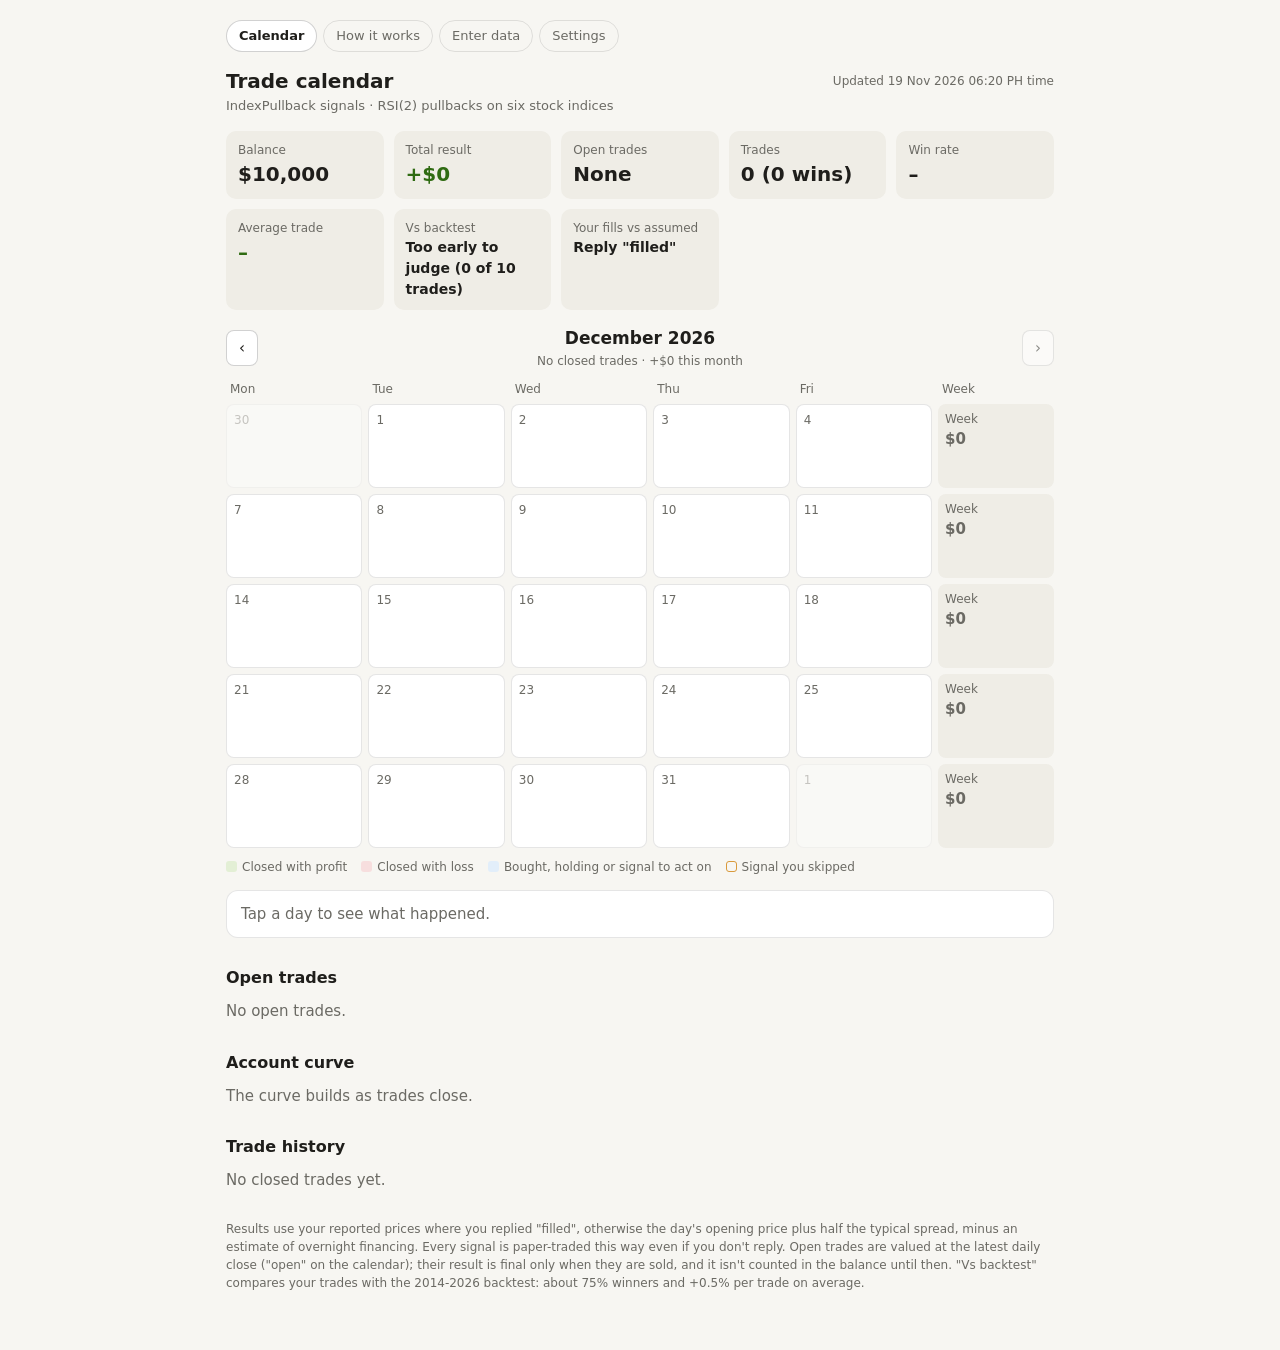
==== commit 4bed7f54: "Signal bot: show live signals' paper profit and loss, drop the simulated year The calendar shows onl" ====
--- a/docs/index.html
+++ b/docs/index.html
@@ -29,10 +29,7 @@
   .day .dots{display:flex}
   .day .p,.wk .p{font-size:12px}
 }
-.mode{display:inline-flex;gap:4px;padding:3px;border:1px solid var(--line);border-radius:999px;background:var(--sub);margin-top:14px}
-.mode button{border:0;border-radius:999px;background:transparent;font-size:13px;padding:5px 12px;color:var(--muted)}
-.mode button[aria-pressed="true"]{background:var(--card);color:var(--text);font-weight:600;box-shadow:0 0 0 1px var(--line2)}
-.banner{border-left:3px solid var(--open);background:var(--card);border-radius:0;padding:10px 14px;margin-top:12px;font-size:14px}
+.day .o{font-size:11px;font-weight:500}
 .dots{display:none;gap:3px;flex-wrap:wrap}
 .dot{width:7px;height:7px;border-radius:50%}
 </style>
@@ -45,12 +42,6 @@
     <span class="muted" id="updated" style="font-size:12px"></span>
   </div>
   <div class="muted" style="font-size:13px">IndexPullback signals · RSI(2) pullbacks on six stock indices</div>
-
-  <div class="mode" id="mode" role="group" aria-label="Which results to show" hidden>
-    <button id="mode-live" aria-pressed="true">Your record (live)</button>
-    <button id="mode-sim" aria-pressed="false">Simulated: past year</button>
-  </div>
-  <div class="banner" id="banner" hidden></div>
 
   <div class="cards" id="cards"></div>
 
@@ -67,7 +58,7 @@
     <span><span class="sw" style="background:var(--up-bg)"></span>Closed with profit</span>
     <span><span class="sw" style="background:var(--down-bg)"></span>Closed with loss</span>
     <span><span class="sw" style="background:var(--open-bg)"></span>Bought, holding or signal to act on</span>
-    <span><span class="sw" style="border:1.5px solid var(--warn-line)"></span><span id="legend-skip">Signal you skipped</span></span>
+    <span><span class="sw" style="border:1.5px solid var(--warn-line)"></span>Signal you skipped</span>
   </div>
   <div class="panel" id="detail"></div>
 
@@ -80,114 +71,62 @@
   <h2>Trade history</h2>
   <div class="tbl" id="history"></div>
 
-  <p class="muted" id="footnote" style="font-size:12px;margin-top:28px"></p>
+  <p class="muted" style="font-size:12px;margin-top:28px">
+    Results use your reported prices where you replied "filled", otherwise the day's opening price plus half the
+    typical spread, minus an estimate of overnight financing. Every signal is paper-traded this way even if you
+    don't reply. Open trades are valued at the latest daily close ("open" on the calendar); their result is final
+    only when they are sold, and it isn't counted in the balance until then. "Vs backtest" compares your trades
+    with the 2014-2026 backtest: about 75% winners and +0.5% per trade on average.
+  </p>
 </main>
 <script src="data.js"></script>
-<script src="history.js"></script>
 <script>
 (function(){
-const LIVE = window.TRACKER, SIM = window.HISTORY && window.HISTORY.start_date ? window.HISTORY : null;
+const T = window.TRACKER;
 const $ = id => document.getElementById(id);
 const el = (tag, attrs, text) => { const e = document.createElement(tag); Object.assign(e, attrs || {}); if (text != null) e.textContent = text; return e; };
-const money = v => (v >= 0 ? "+" : "-") + "$" + Math.abs(v).toLocaleString(undefined, {maximumFractionDigits: 0});
+const money = v => (Math.round(v) >= 0 ? "+" : "-") + "$" + Math.abs(v).toLocaleString(undefined, {maximumFractionDigits: 0});
 const pct = v => (v >= 0 ? "+" : "") + v.toFixed(2) + "%";
 const iso = d => d.getFullYear() + "-" + String(d.getMonth() + 1).padStart(2, "0") + "-" + String(d.getDate()).padStart(2, "0");
-const longDate = s => new Date(s + "T00:00:00").toLocaleDateString(undefined, {day: "numeric", month: "short", year: "numeric"});
 const MONTHS = ["January","February","March","April","May","June","July","August","September","October","November","December"];
+
+if (!T || !T.start_date) {
+  $("detail").textContent = "Waiting for the bot's first run. The calendar fills in after the first morning update.";
+  ["prev","next"].forEach(id => $(id).style.visibility = "hidden");
+  return;
+}
+$("updated").textContent = "Updated " + T.generated;
+
+const m = T.mine;
+const held = T.open.filter(p => p.taken && p.pnl != null), heldPnl = held.reduce((s, p) => s + p.pnl, 0);
+const notTaken = t => t.taken ? "" : t.too_small ? " (too small)" : " (skipped)";
+const cards = [
+  ["Balance", "$" + T.equity.toLocaleString(undefined, {maximumFractionDigits: 0}), ""],
+  ["Total result", money(m.total), m.total >= 0 ? "up" : "down"],
+  ["Open trades" + (held.length ? " (" + held.length + ")" : ""), held.length ? money(heldPnl) : "None", held.length ? (heldPnl >= 0 ? "up" : "down") : ""],
+  ["Trades", m.n + " (" + m.wins + " wins)", ""],
+  ["Win rate", m.n ? m.win_rate.toFixed(0) + "%" : "–", ""],
+  ["Average trade", m.n ? pct(m.avg_ret) : "–", m.avg_ret >= 0 ? "up" : "down"],
+  ["Vs backtest", T.verdict, ""],
+  ["Your fills vs assumed", T.fills && T.fills.n ? pct(-T.fills.cost) + " (" + T.fills.n + ")" : "Reply \"filled\"",
+   T.fills && T.fills.n ? (T.fills.cost <= 0 ? "up" : "down") : ""],
+];
+cards.forEach(([k, v, c]) => {
+  const d = el("div", {className: "card"});
+  const small = k === "Vs backtest" || v.startsWith("Reply");
+  d.append(el("div", {className: "k"}, k), el("div", {className: "v " + c, style: small ? "font-size:14px;font-weight:600" : ""}, v));
+  $("cards").append(d);
+});
+
 const KIND = {
   buy: ["Buy", "var(--open)"], hold: ["Hold", "var(--muted)"], sell: ["Sell", "var(--text)"], stop: ["Stop", "var(--down)"],
   missed: ["Skipped", "var(--warn)"], note: ["Note", "var(--muted)"], "buy-next": ["Buy signal", "var(--open)"], "sell-next": ["Sell signal", "var(--open)"],
 };
-const FOOT = {
-  live: "Results use your reported prices where you replied \"filled\", otherwise the day's opening price plus half the " +
-        "typical spread, minus an estimate of overnight financing. \"Vs backtest\" compares your trades with the " +
-        "2014-2026 backtest: about 75% winners and +0.5% per trade on average.",
-  sim: "Simulated with the bot's current settings: every signal bought and sold at the opening price plus half the " +
-       "typical spread, minus an estimate of overnight financing, exactly as live signals are recorded when you don't reply.",
-};
+const start = new Date(T.start_date + "T00:00:00");
 const today = new Date();
-
-let T, mode, view, first, last, selected;
-const store = {
-  get() { try { return localStorage.getItem("calendar-mode"); } catch { return null; } },
-  set(v) { try { localStorage.setItem("calendar-mode", v); } catch { /* storage unavailable */ } },
-};
-
-if (!LIVE || !LIVE.start_date) {
-  $("detail").textContent = "Waiting for the bot's first run. The calendar fills in after the first morning update.";
-  ["prev","next"].forEach(id => $(id).style.visibility = "hidden");
-  return;
-}
-
-function setMode(next) {
-  mode = next === "sim" && SIM ? "sim" : "live";
-  T = mode === "sim" ? SIM : LIVE;
-  $("mode-live").setAttribute("aria-pressed", String(mode === "live"));
-  $("mode-sim").setAttribute("aria-pressed", String(mode === "sim"));
-  store.set(mode);
-
-  const start = new Date(T.start_date + "T00:00:00");
-  const end = mode === "sim" ? new Date(T.end_date + "T00:00:00") : today;
-  first = new Date(start.getFullYear(), start.getMonth(), 1);
-  last = new Date(end.getFullYear(), end.getMonth(), 1);
-  // Open on the latest month that has something in it
-  const keys = Object.keys(T.days).filter(k => k <= iso(end)).sort();
-  const latest = keys.pop();
-  view = mode === "live" || !latest ? new Date(last) : new Date(+latest.slice(0, 4), +latest.slice(5, 7) - 1, 1);
-  selected = null;
-
-  $("updated").textContent = mode === "sim" ? T.generated : "Updated " + T.generated;
-  $("legend-skip").textContent = mode === "sim" ? "Too small to trade" : "Signal you skipped";
-  $("footnote").textContent = FOOT[mode];
-  banner();
-  cards();
-  render();
-  if (latest && latest.slice(0, 7) === iso(view).slice(0, 7)) { selected = latest; render(); show(latest); }
-  else { $("detail").replaceChildren(el("div", {className: "muted"}, "Tap a day to see what happened.")); }
-  openTrades();
-  curve();
-  history();
-}
-
-function banner() {
-  const b = $("banner");
-  b.replaceChildren();
-  if (mode === "sim") {
-    b.hidden = false;
-    b.append(el("b", null, "Simulated, not your trades. "),
-      document.createTextNode(`What the bot's rules would have done from ${longDate(T.start_date)} to ${longDate(T.end_date)} ` +
-        "if every signal had been taken, with the same sizing and costs. This was an unusually good year for the strategy: " +
-        "over 2014-2026 it averaged about +4.5% a year."));
-  } else if (SIM && !LIVE.mine.n && !LIVE.open.length) {
-    b.hidden = false;
-    b.append(document.createTextNode("No trades yet in your live record. "));
-    const a = el("a", {href: "#", style: "color:inherit;font-weight:600"}, "See the simulated past year");
-    a.onclick = e => { e.preventDefault(); setMode("sim"); };
-    b.append(a, document.createTextNode(" for how the calendar looks with trades."));
-  } else b.hidden = true;
-}
-
-function cards() {
-  const m = T.mine, sim = mode === "sim";
-  const list = [
-    [sim ? "Simulated balance" : "Balance", "$" + T.equity.toLocaleString(undefined, {maximumFractionDigits: 0}), ""],
-    ["Total result", money(m.total), m.total >= 0 ? "up" : "down"],
-    ["Trades", m.n + " (" + m.wins + " wins)", ""],
-    ["Win rate", m.n ? m.win_rate.toFixed(0) + "%" : "–", ""],
-    ["Average trade", m.n ? pct(m.avg_ret) : "–", m.avg_ret >= 0 ? "up" : "down"],
-    ["Vs backtest", T.verdict, ""],
-  ];
-  if (sim) list.push(["Worst drop", m.max_dd ? "-$" + Math.round(m.max_dd).toLocaleString() : "$0", m.max_dd ? "down" : ""]);
-  else list.push(["Your fills vs assumed", T.fills && T.fills.n ? pct(-T.fills.cost) + " (" + T.fills.n + ")" : "Reply \"filled\"",
-                  T.fills && T.fills.n ? (T.fills.cost <= 0 ? "up" : "down") : ""]);
-  $("cards").replaceChildren();
-  list.forEach(([k, v, c]) => {
-    const d = el("div", {className: "card"});
-    const small = k === "Vs backtest" || v.startsWith("Reply");
-    d.append(el("div", {className: "k"}, k), el("div", {className: "v " + c, style: small ? "font-size:14px;font-weight:600" : ""}, v));
-    $("cards").append(d);
-  });
-}
+let view = new Date(today.getFullYear(), today.getMonth(), 1);
+const first = new Date(start.getFullYear(), start.getMonth(), 1);
+let selected = null;
 
 function render() {
   const cal = $("cal");
@@ -195,19 +134,18 @@
   ["Mon","Tue","Wed","Thu","Fri","Week"].forEach(h => cal.append(el("div", {className: "hd"}, h)));
   $("month").textContent = MONTHS[view.getMonth()] + " " + view.getFullYear();
   $("prev").disabled = view <= first;
-  $("next").disabled = view >= last;
+  $("next").disabled = view.getFullYear() === today.getFullYear() && view.getMonth() === today.getMonth();
 
   const d = new Date(view);
   while (d.getDay() === 0 || d.getDay() === 6) d.setDate(d.getDate() + 1);  // first weekday of the month
   d.setDate(d.getDate() - ((d.getDay() + 6) % 7));                           // back to its Monday
-  let monthPnl = 0, closed = 0, wins = 0;
+  let monthPnl = 0, closed = 0, wins = 0, monthOpen = 0, hasOpen = false;
   while (true) {
     let week = 0;
     for (let k = 0; k < 5; k++) {
       const day = new Date(d); day.setDate(d.getDate() + k);
       const key = iso(day), inMonth = day.getMonth() === view.getMonth(), info = T.days[key];
-      const isToday = mode === "live" && key === iso(today);
-      const b = el("button", {className: "day" + (inMonth ? "" : " out") + (isToday ? " today" : "") + (key === selected ? " sel" : "")});
+      const b = el("button", {className: "day" + (inMonth ? "" : " out") + (key === iso(today) ? " today" : "") + (key === selected ? " sel" : "")});
       b.setAttribute("aria-label", key);
       b.append(el("span", {className: "n"}, String(day.getDate())));
       if (info && inMonth) {
@@ -217,6 +155,10 @@
         else if (kinds.some(k => k !== "note" && k !== "missed")) b.style.background = "var(--open-bg)";
         if (kinds.includes("missed")) b.style.border = "1.5px solid var(--warn-line)";
         if (info.pnl) b.append(el("span", {className: "p " + (info.pnl > 0 ? "up" : "down")}, money(info.pnl)));
+        if (info.open_pnl != null) {
+          b.append(el("span", {className: "p o " + (info.open_pnl >= 0 ? "up" : "down")}, money(info.open_pnl) + " open"));
+          monthOpen += info.open_pnl; hasOpen = true;
+        }
         const dots = el("span", {className: "dots"});
         info.items.slice(0, 3).forEach(i => {
           const [label, color] = KIND[i.kind] || [i.kind, "var(--muted)"];
@@ -239,14 +181,16 @@
     d.setDate(d.getDate() + 7);
     if (d.getMonth() !== view.getMonth() && d > view) break;
   }
-  $("monthsum").textContent = (closed ? closed + " closed · " + wins + " won · " : "No closed trades · ") + money(monthPnl) + " this month";
+  $("monthsum").textContent = (closed ? closed + " closed · " + wins + " won · " : "No closed trades · ") + money(monthPnl) + " this month"
+    + (hasOpen ? " · " + money(monthOpen) + " open" : "");
 }
 
 function show(key) {
   const box = $("detail"), info = T.days[key];
   box.replaceChildren();
   const date = new Date(key + "T00:00:00");
-  box.append(el("div", {style: "font-weight:600;margin-bottom:4px"}, date.toDateString() + (info && info.pnl ? " · " + money(info.pnl) : "")));
+  box.append(el("div", {style: "font-weight:600;margin-bottom:4px"}, date.toDateString() + (info && info.pnl ? " · " + money(info.pnl) : "")
+    + (info && info.open_pnl != null ? " · " + money(info.open_pnl) + " open at this close" : "")));
   if (!info) { box.append(el("div", {className: "muted"}, "No signal. Nothing to do.")); return; }
   info.items.forEach(i => {
     const [label, color] = KIND[i.kind] || [i.kind, "var(--muted)"];
@@ -260,35 +204,38 @@
   });
 }
 
-function openTrades() {
-  const box = $("open");
-  box.replaceChildren();
-  if (!T.open.length) { box.append(el("div", {className: "muted"}, mode === "sim" ? "None still open at the end." : "No open trades.")); return; }
+$("prev").onclick = () => { view = new Date(view.getFullYear(), view.getMonth() - 1, 1); render(); };
+$("next").onclick = () => { view = new Date(view.getFullYear(), view.getMonth() + 1, 1); render(); };
+render();
+const latest = Object.keys(T.days).filter(k => k <= iso(today)).sort().pop();
+if (latest && latest.slice(0, 7) === iso(view).slice(0, 7)) { selected = latest; render(); show(latest); }
+else $("detail").append(el("div", {className: "muted"}, "Tap a day to see what happened."));
+
+if (T.open.length) {
   const tb = el("table"); const tr = el("tr");
-  ["Index","Bought","Entry","Last close","So far","Stop"].forEach(h => tr.append(el("th", null, h))); tb.append(tr);
+  ["Index","Bought","Lots","Entry","Last close","So far","P/L","Stop"].forEach(h => tr.append(el("th", null, h))); tb.append(tr);
   T.open.forEach(p => {
     const r = el("tr");
-    [p.name + (p.taken ? "" : " (skipped)"), p.entry_date, p.entry.toFixed(2), p.last.toFixed(2)].forEach(v => r.append(el("td", null, v)));
-    r.append(el("td", {className: p.ret >= 0 ? "up" : "down"}, pct(p.ret)), el("td", null, p.stop.toFixed(2)));
+    [p.name + notTaken(p), p.entry_date, p.lots != null ? String(p.lots) : "–", p.entry.toFixed(2), p.last.toFixed(2)].forEach(v => r.append(el("td", null, v)));
+    r.append(el("td", {className: p.ret >= 0 ? "up" : "down"}, pct(p.ret)),
+      el("td", {className: p.pnl >= 0 ? "up" : "down"}, p.taken && p.pnl != null ? money(p.pnl) : "–"),
+      el("td", null, p.stop.toFixed(2)));
     tb.append(r);
   });
-  const wrap = el("div", {className: "tbl"}); wrap.append(tb); box.append(wrap);
-}
-
-function curve() {
-  const box = $("curve");
-  box.replaceChildren();
-  const pts = [[T.start_date, T.start_equity]].concat(T.curve);
-  if (pts.length < 2) { box.append(el("div", {className: "muted"}, "The curve builds as trades close.")); return; }
+  $("open").append(el("div", {className: "tbl"}).appendChild(tb).parentNode);
+} else $("open").append(el("div", {className: "muted"}, "No open trades."));
+
+const pts = [[T.start_date, T.start_equity]].concat(T.curve);
+if (pts.length > 1) {
   // Drawn at the real width so the labels stay readable on phones
-  const W = Math.max(280, box.clientWidth || 800), H = 200, L = 56, R = 10, Tp = 10, B = 24;
+  const W = Math.max(280, $("curve").clientWidth || 800), H = 200, L = 56, R = 10, Tp = 10, B = 24;
   const xs = pts.map(p => new Date(p[0]).getTime()), ys = pts.map(p => p[1]);
   const x0 = Math.min(...xs), x1 = Math.max(...xs) || x0 + 1, y0 = Math.min(...ys), y1 = Math.max(...ys);
   const pad = (y1 - y0) * 0.1 || 50;
   const X = t => L + (t - x0) / ((x1 - x0) || 1) * (W - L - R), Y = v => Tp + (1 - (v - (y0 - pad)) / ((y1 - y0) + 2 * pad)) * (H - Tp - B);
   const ns = "http://www.w3.org/2000/svg", svg = document.createElementNS(ns, "svg");
   svg.setAttribute("viewBox", `0 0 ${W} ${H}`); svg.setAttribute("width", W); svg.setAttribute("height", H); svg.setAttribute("role", "img");
-  svg.setAttribute("aria-label", (mode === "sim" ? "Simulated account" : "Account") + " balance after each closed trade");
+  svg.setAttribute("aria-label", "Account balance after each closed trade");
   for (const v of [y0 - pad, (y0 + y1) / 2, y1 + pad]) {
     const ln = document.createElementNS(ns, "line"); Object.entries({x1: L, x2: W - R, y1: Y(v), y2: Y(v), stroke: "currentColor", "stroke-opacity": .12}).forEach(([k, a]) => ln.setAttribute(k, a)); svg.append(ln);
     const tx = document.createElementNS(ns, "text"); tx.setAttribute("x", L - 6); tx.setAttribute("y", Y(v) + 4); tx.setAttribute("text-anchor", "end"); tx.textContent = "$" + Math.round(v).toLocaleString(); svg.append(tx);
@@ -297,35 +244,23 @@
   path.setAttribute("points", pts.map((p, i) => X(xs[i]) + "," + Y(p[1])).join(" "));
   Object.entries({fill: "none", stroke: "var(--accent)", "stroke-width": 2}).forEach(([k, a]) => path.setAttribute(k, a));
   svg.append(path);
-  box.append(svg);
-}
-
-function history() {
-  const box = $("history");
-  box.replaceChildren();
-  if (!T.trades.length) { box.append(el("div", {className: "muted"}, "No closed trades yet.")); return; }
+  $("curve").append(svg);
+} else $("curve").append(el("div", {className: "muted"}, "The curve builds as trades close."));
+
+if (T.trades.length) {
   const tb = el("table"); const tr = el("tr");
   ["Index","Bought","Sold","Entry","Exit","Result","P/L","Days","Exit"].forEach(h => tr.append(el("th", null, h))); tb.append(tr);
   T.trades.forEach(t => {
     const r = el("tr");
-    r.append(el("td", null, t.name + (t.taken ? "" : mode === "sim" ? " (too small)" : " (skipped)")), el("td", null, t.entry_date), el("td", null, t.exit_date),
+    r.append(el("td", null, t.name + notTaken(t)), el("td", null, t.entry_date), el("td", null, t.exit_date),
       el("td", null, t.entry.toFixed(2)), el("td", null, t.exit.toFixed(2)),
       el("td", {className: t.ret >= 0 ? "up" : "down"}, pct(t.ret)),
       el("td", {className: t.pnl >= 0 ? "up" : "down"}, t.taken ? money(t.pnl) : "–"),
       el("td", null, String(t.days)), el("td", null, t.reason === "stop" ? "stop loss" : "sell signal"));
     tb.append(r);
   });
-  box.append(tb);  // #history already scrolls sideways on phones
-}
-
-$("prev").onclick = () => { view = new Date(view.getFullYear(), view.getMonth() - 1, 1); render(); };
-$("next").onclick = () => { view = new Date(view.getFullYear(), view.getMonth() + 1, 1); render(); };
-if (SIM) {
-  $("mode").hidden = false;
-  $("mode-live").onclick = () => setMode("live");
-  $("mode-sim").onclick = () => setMode("sim");
-}
-setMode(store.get() || "live");
+  $("history").append(tb);
+} else $("history").append(el("div", {className: "muted"}, "No closed trades yet."));
 })();
 </script>
 </body>
